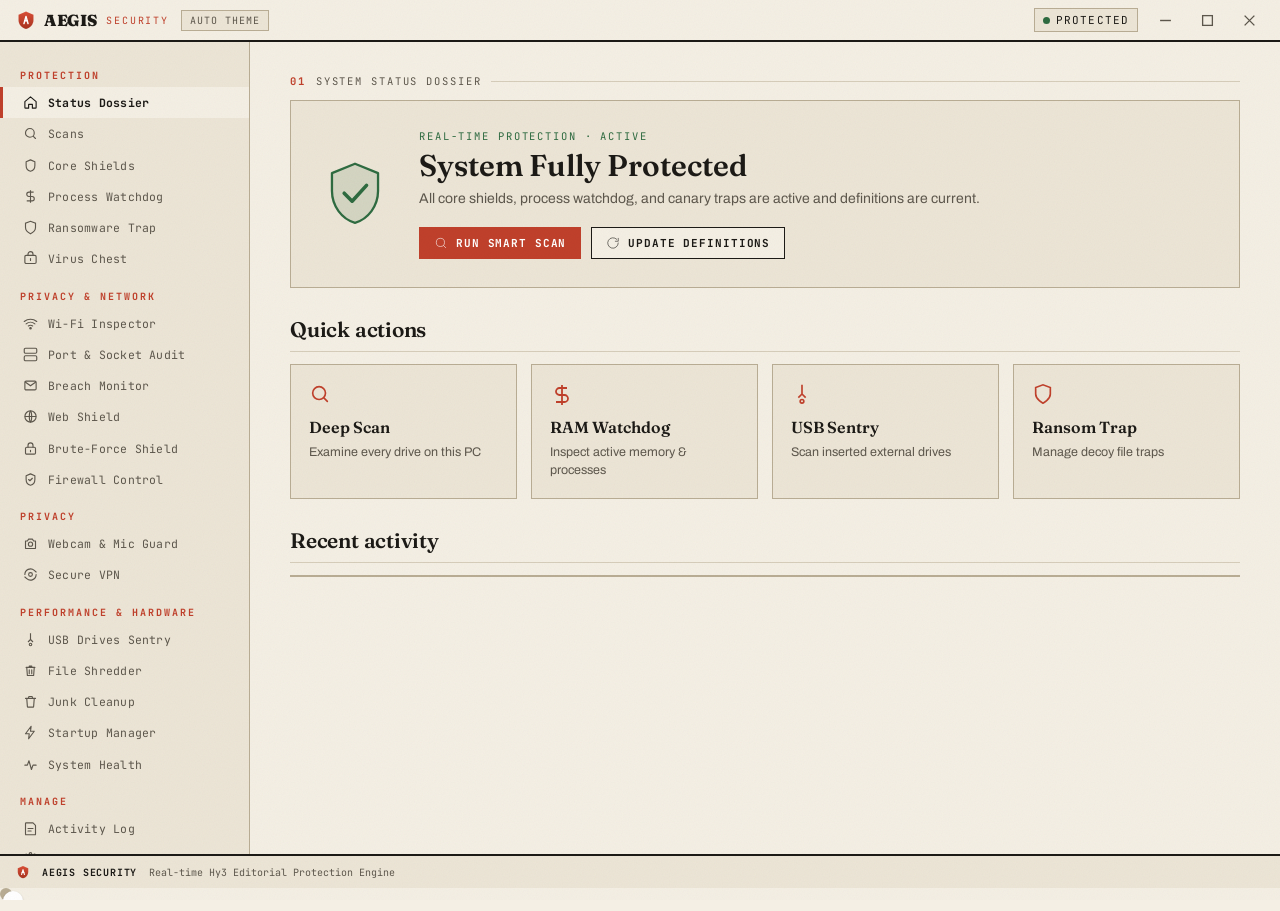
==== ui/index.html @ 29557ddd "Fix black UI on reopen + make startup toggle keyboard/UIA accessible - aegis.py: give every launch i" ====
<!DOCTYPE html>
<html lang="en" class="no-js">
<head>
<meta charset="utf-8">
<meta name="viewport" content="width=device-width,initial-scale=1">
<title>Aegis Security Dossier</title>
<link rel="preconnect" href="https://fonts.googleapis.com">
<link rel="preconnect" href="https://fonts.gstatic.com" crossorigin>
<link href="https://fonts.googleapis.com/css2?family=Archivo:ital,wght@0,400;0,500;0,600;0,700;1,400&family=Fraunces:ital,opsz,wght@0,9..144,400;0,9..144,600;0,9..144,900;1,9..144,400;1,9..144,600&family=JetBrains+Mono:wght@400;500;700&display=swap" rel="stylesheet">
<style>
  :root {
    /* Hy3 Light Paper Theme */
    --paper: #f4efe4;
    --paper-2: #ece5d6;
    --paper-3: #e2d9c5;
    --ink: #1c1a16;
    --ink-soft: #5d574c;
    --rule: #d6cdba;
    --rule-strong: #b9ad94;
    --accent: #c0402b;        /* Hy3 Vermillion */
    --accent-deep: #9a2f1e;
    --ok: #2e6b40;
    --bad: #c0402b;
    --warn: #b56c10;
    --sidebar-w: 250px;
    --noise-opacity: 0.055;
  }

  @media (prefers-color-scheme: dark) {
    :root {
      /* Hy3 Dark Editorial Theme */
      --paper: #131210;
      --paper-2: #1c1a16;
      --paper-3: #26231e;
      --ink: #ede7db;
      --ink-soft: #9c9485;
      --rule: #2a2721;
      --rule-strong: #3d382f;
      --accent: #e0533c;
      --accent-deep: #f06850;
      --ok: #429d5e;
      --bad: #e0533c;
      --warn: #d4841d;
      --noise-opacity: 0.035;
    }
  }

  /* Theme Overrides */
  [data-theme="light"] {
    --paper: #f4efe4; --paper-2: #ece5d6; --paper-3: #e2d9c5;
    --ink: #1c1a16; --ink-soft: #5d574c; --rule: #d6cdba; --rule-strong: #b9ad94;
    --accent: #c0402b; --accent-deep: #9a2f1e; --ok: #2e6b40; --bad: #c0402b;
  }
  [data-theme="dark"] {
    --paper: #131210; --paper-2: #1c1a16; --paper-3: #26231e;
    --ink: #ede7db; --ink-soft: #9c9485; --rule: #2a2721; --rule-strong: #3d382f;
    --accent: #e0533c; --accent-deep: #f06850; --ok: #429d5e; --bad: #e0533c;
  }

  * { box-sizing: border-box; margin: 0; padding: 0; }
  
  html, body {
    height: 100vh;
    width: 100vw;
    overflow: hidden !important;
    background: var(--paper);
    color: var(--ink);
    font-family: 'Archivo', system-ui, -apple-system, sans-serif;
    font-size: 14px;
    line-height: 1.5;
    -webkit-font-smoothing: antialiased;
    user-select: none;
    display: flex;
    flex-direction: column;
  }

  /* Custom Hy3 Scrollbars (Eradicates native white scrollbars) */
  ::-webkit-scrollbar {
    width: 6px;
    height: 6px;
  }
  ::-webkit-scrollbar-track {
    background: var(--paper);
  }
  ::-webkit-scrollbar-thumb {
    background: var(--rule-strong);
    border-radius: 0px;
  }
  ::-webkit-scrollbar-thumb:hover {
    background: var(--accent);
  }

  /* Paper Grain Texture */
  body::before {
    content: "";
    position: fixed;
    inset: 0;
    z-index: 9999;
    pointer-events: none;
    opacity: var(--noise-opacity);
    mix-blend-mode: multiply;
    background-image: url("data:image/svg+xml,%3Csvg xmlns='http://www.w3.org/2000/svg' width='160' height='160'%3E%3Cfilter id='n'%3E%3CfeTurbulence type='fractalNoise' baseFrequency='0.85' numOctaves='2' stitchTiles='stitch'/%3E%3C/filter%3E%3Crect width='100%25' height='100%25' filter='url(%23n)'/%3E%3C/svg%3E");
  }

  /* Typography */
  .serif { font-family: 'Fraunces', Georgia, serif; }
  .mono { font-family: 'JetBrains Mono', monospace; }

  /* SVG Containment Rules (Fixes Giant Shield Bug) */
  svg {
    max-width: 100%;
    height: auto;
    display: inline-block;
    vertical-align: middle;
  }

  /* Titlebar */
  #titlebar {
    height: 42px;
    min-height: 42px;
    background: var(--paper);
    border-bottom: 2px solid var(--ink);
    display: flex;
    align-items: center;
    padding: 0 16px;
    gap: 12px;
    z-index: 100;
  }
  #titlebar .brand { display: flex; align-items: center; gap: 8px; }
  #titlebar .logo { width: 20px; height: 20px; }
  #titlebar .bn { font-family: 'Fraunces', serif; font-weight: 900; font-size: 16px; letter-spacing: -.02em; color: var(--ink); }
  #titlebar .bt { font-family: 'JetBrains Mono', monospace; font-size: 10px; letter-spacing: .18em; color: var(--accent); margin-left: 2px; }
  #titlebar .spacer { flex: 1; }
  
  .theme-toggle {
    font-family: 'JetBrains Mono', monospace;
    font-size: 10px;
    letter-spacing: .1em;
    background: var(--paper-2);
    border: 1px solid var(--rule-strong);
    color: var(--ink-soft);
    padding: 3px 8px;
    cursor: pointer;
    text-transform: uppercase;
  }
  .theme-toggle:hover { color: var(--ink); border-color: var(--ink); }

  #titlebar .status {
    font-family: 'JetBrains Mono', monospace;
    font-size: 11px;
    letter-spacing: .1em;
    text-transform: uppercase;
    display: flex;
    align-items: center;
    gap: 6px;
    padding: 3px 8px;
    border: 1px solid var(--rule-strong);
    background: var(--paper-2);
  }
  #titlebar .status .dot { width: 7px; height: 7px; border-radius: 50%; background: var(--ok); }
  #titlebar .status .dot.bad { background: var(--bad); }

  #titlebar .winbtn {
    width: 30px; height: 30px; display: flex; align-items: center; justify-content: center;
    color: var(--ink-soft); cursor: pointer; transition: color .15s, background .15s;
    border-radius: 5px;
  }
  #titlebar .winbtn svg { width: 13px; height: 13px; }
  #titlebar .winbtn:hover { color: var(--ink); background: var(--paper-2); }
  #titlebar .winbtn.close:hover { color: #fff; background: var(--accent); }

  /* Layout Shell */
  #shell {
    flex: 1;
    display: flex;
    height: calc(100vh - 42px - 34px);
    overflow: hidden;
  }

  /* Frameless window has no OS resize borders — draw our own thin grab edges */
  .rz { position: fixed; z-index: 200; }
  .rz.n, .rz.s { left: 8px; right: 8px; height: 5px; cursor: ns-resize; }
  .rz.e, .rz.w { top: 8px; bottom: 8px; width: 5px; cursor: ew-resize; }
  .rz.n { top: 0; } .rz.s { bottom: 0; }
  .rz.w { left: 0; } .rz.e { right: 0; }
  .rz.ne, .rz.nw, .rz.se, .rz.sw { width: 12px; height: 12px; z-index: 201; }
  .rz.ne { top: 0; right: 0; cursor: nesw-resize; }
  .rz.nw { top: 0; left: 0; cursor: nwse-resize; }
  .rz.se { bottom: 0; right: 0; cursor: nwse-resize; }
  .rz.sw { bottom: 0; left: 0; cursor: nesw-resize; }

  /* Navigation Sidebar */
  #nav {
    width: var(--sidebar-w);
    min-width: var(--sidebar-w);
    background: var(--paper-2);
    border-right: 1px solid var(--rule-strong);
    display: flex; flex-direction: column;
    padding: 12px 0;
    overflow-y: auto;
  }
  .navgroup {
    font-family: 'JetBrains Mono', monospace;
    font-size: 10px;
    letter-spacing: .2em;
    text-transform: uppercase;
    color: var(--accent);
    padding: 14px 20px 4px;
    font-weight: 700;
  }
  .navitem {
    font-family: 'JetBrains Mono', monospace;
    font-size: 11.5px;
    letter-spacing: .02em;
    color: var(--ink-soft);
    padding: 7px 20px;
    display: flex; align-items: center; gap: 10px;
    cursor: pointer;
    border-left: 3px solid transparent;
    transition: all .15s;
  }
  .navitem svg { width: 15px; height: 15px; min-width: 15px; stroke-width: 1.8; }
  .navitem:hover { color: var(--ink); background: var(--paper-3); }
  .navitem.on { color: var(--ink); font-weight: 700; background: var(--paper); border-left-color: var(--accent); }
  .navitem .badge { margin-left: auto; font-family: 'JetBrains Mono', monospace; font-size: 9px; background: var(--accent); color: #fff; padding: 1px 5px; border-radius: 2px; }
  .navitem .badge.hidden { display: none; }

  #navfoot {
    margin-top: auto; padding: 12px 20px 4px;
    border-top: 1px solid var(--rule);
    font-family: 'JetBrains Mono', monospace;
    font-size: 10px; color: var(--ink-soft);
  }
  #navfoot .row { display: flex; justify-content: space-between; margin-bottom: 3px; }
  #navfoot b { color: var(--ink); font-weight: 500; }

  /* Main Viewport */
  #main {
    flex: 1;
    height: 100%;
    overflow-y: auto;
    padding: 32px 40px;
    background: var(--paper);
  }
  .page { display: none; max-width: 960px; margin: 0 auto; }
  .page.on { display: block; }

  /* Toggle switch (startup + settings) */
  .sw { width: 46px; height: 26px; border-radius: 14px; background: var(--rule-strong);
        position: relative; transition: background .18s; flex: 0 0 auto; }
  .sw::after { content: ""; position: absolute; top: 3px; left: 3px; width: 20px; height: 20px;
        border-radius: 50%; background: #fff; transition: left .18s; box-shadow: 0 1px 2px rgba(0,0,0,.3); }
  .sw.on { background: var(--accent); }
  .sw.on::after { left: 23px; }

  /* Headers */
  h1 { font-family: 'Fraunces', Georgia, serif; font-weight: 600; font-size: 34px; line-height: 1.1; letter-spacing: -.02em; color: var(--ink); margin-bottom: 4px; }
  h2 { font-family: 'Fraunces', Georgia, serif; font-weight: 600; font-size: 21px; letter-spacing: -.01em; color: var(--ink); margin: 26px 0 12px; border-bottom: 1px solid var(--rule); padding-bottom: 6px; }
  h3 { font-family: 'Fraunces', Georgia, serif; font-weight: 600; font-size: 16px; color: var(--ink); margin-bottom: 4px; }
  .sub { font-family: 'Fraunces', Georgia, serif; font-style: italic; font-size: 15px; color: var(--ink-soft); margin-bottom: 22px; }

  /* Eyebrows */
  .eyebrow { display: flex; align-items: center; gap: 10px; font-family: 'JetBrains Mono', monospace; font-size: 10.5px; letter-spacing: .18em; text-transform: uppercase; color: var(--ink-soft); margin-bottom: 10px; }
  .eyebrow .num { color: var(--accent); font-weight: 700; }
  .eyebrow .rule { flex: 1; height: 1px; background: var(--rule); }

  /* Buttons */
  .btn {
    font-family: 'JetBrains Mono', monospace;
    font-size: 11px; font-weight: 700; letter-spacing: .08em; text-transform: uppercase;
    padding: 8px 14px; border: 1px solid var(--ink); background: var(--paper); color: var(--ink);
    cursor: pointer; display: inline-flex; align-items: center; gap: 8px; transition: all .15s; border-radius: 0;
  }
  .btn svg { width: 14px; height: 14px; min-width: 14px; }
  .btn:hover { background: var(--ink); color: var(--paper); }
  .btn.pri { background: var(--accent); border-color: var(--accent); color: #fff; }
  .btn.pri:hover { background: var(--accent-deep); border-color: var(--accent-deep); }
  .btn.dgr { background: transparent; border-color: var(--bad); color: var(--bad); }
  .btn.dgr:hover { background: var(--bad); color: #fff; }

  /* Hero Section & Shield Sizing Constraint */
  .hero {
    border: 1px solid var(--rule-strong); background: var(--paper-2);
    padding: 28px; display: grid; grid-template-columns: auto 1fr; gap: 28px; align-items: center; margin-bottom: 24px;
  }
  .hero .shield {
    width: 72px; height: 72px; min-width: 72px; max-width: 72px; max-height: 72px;
    display: flex; align-items: center; justify-content: center; color: var(--accent);
  }
  .hero .shield svg, #heroShield, #resShield {
    width: 72px; height: 72px; max-width: 72px; max-height: 72px;
  }
  .hero.ok .shield { color: var(--ok); }
  .hero .kick { font-family: 'JetBrains Mono', monospace; font-size: 10.5px; letter-spacing: .18em; text-transform: uppercase; color: var(--accent); margin-bottom: 4px; }
  .hero.ok .kick { color: var(--ok); }
  .hero .st { font-family: 'Fraunces', Georgia, serif; font-weight: 600; font-size: 30px; line-height: 1.1; color: var(--ink); margin-bottom: 6px; }
  .hero .ds { font-size: 14px; color: var(--ink-soft); margin-bottom: 18px; }
  .hero .acts { display: flex; gap: 10px; flex-wrap: wrap; }

  /* Grid & Cards */
  .grid { display: grid; gap: 14px; }
  .g2 { grid-template-columns: repeat(2, 1fr); }
  .g3 { grid-template-columns: repeat(3, 1fr); }
  .g4 { grid-template-columns: repeat(4, 1fr); }

  .card { border: 1px solid var(--rule-strong); background: var(--paper-2); padding: 18px; transition: all .15s; display: flex; flex-direction: column; }
  .card.hov { cursor: pointer; }
  .card.hov:hover { background: var(--paper-3); border-color: var(--ink); transform: translateY(-2px); }
  .card .ico { color: var(--accent); margin-bottom: 10px; }
  .card .ico svg { width: 22px; height: 22px; stroke-width: 1.8; }
  .card p { font-size: 12.5px; color: var(--ink-soft); line-height: 1.45; }

  .card.stat { border-top: 2px solid var(--ink); }
  .card.stat .v { font-family: 'JetBrains Mono', monospace; font-size: 26px; font-weight: 700; color: var(--ink); margin-bottom: 2px; }
  .card.stat .k { font-family: 'JetBrains Mono', monospace; font-size: 10.5px; letter-spacing: .05em; text-transform: uppercase; color: var(--ink-soft); }

  /* Panels & Lists */
  .panel { border: 1px solid var(--rule-strong); background: var(--paper-2); padding: 18px; }
  .list { border: 1px solid var(--rule-strong); background: var(--paper-2); }
  .list-row { display: flex; align-items: center; justify-content: space-between; padding: 12px 16px; border-bottom: 1px solid var(--rule); font-size: 13px; gap: 12px; }
  .list-row:last-child { border-bottom: none; }

  /* Virus Chest & Quarantined Threat Item Styling */
  .chest-item { display: flex; flex-direction: column; gap: 8px; padding: 14px 16px; border-bottom: 1px solid var(--rule); }
  .chest-item:last-child { border-bottom: none; }
  .chest-title { font-family: 'JetBrains Mono', monospace; font-size: 13px; font-weight: 700; color: var(--accent); }
  .chest-path { font-family: 'JetBrains Mono', monospace; font-size: 11.5px; color: var(--ink); word-break: break-all; }
  .chest-meta { font-family: 'JetBrains Mono', monospace; font-size: 10.5px; color: var(--ink-soft); }
  .chest-actions { display: flex; gap: 8px; margin-top: 4px; }
  .chest-actions .btn { font-size: 10px; padding: 4px 10px; }

  /* Tabs */
  .tabs { display: flex; border-bottom: 2px solid var(--ink); margin-bottom: 16px; gap: 4px; }
  .tab { font-family: 'JetBrains Mono', monospace; font-size: 11px; letter-spacing: .08em; text-transform: uppercase; padding: 7px 12px; color: var(--ink-soft); cursor: pointer; border: 1px solid transparent; border-bottom: none; }
  .tab:hover { color: var(--ink); }
  .tab.on { background: var(--paper-2); color: var(--accent); font-weight: 700; border-color: var(--rule-strong); }

  /* Form Controls */
  .field { margin-bottom: 14px; }
  .fl { display: block; font-family: 'JetBrains Mono', monospace; font-size: 10px; letter-spacing: .1em; text-transform: uppercase; color: var(--ink-soft); margin-bottom: 5px; }
  input[type="text"], input[type="email"], input[type="number"], select {
    width: 100%; font-family: 'JetBrains Mono', monospace; font-size: 12.5px; padding: 8px 10px; background: var(--paper); border: 1px solid var(--rule-strong); color: var(--ink); outline: none; border-radius: 0;
  }
  input:focus, select:focus { border-color: var(--ink); }
  .inline { display: flex; gap: 8px; }

  /* Scan Progress Ring */
  .scanwrap { border: 1px solid var(--rule-strong); background: var(--paper-2); padding: 32px; text-align: center; display: flex; flex-direction: column; align-items: center; }
  .scanwrap .ring { position: relative; width: 180px; height: 180px; margin-bottom: 16px; }
  .scanwrap .c-bg { stroke: var(--rule); }
  .scanwrap .c-fg { stroke: var(--accent); transition: stroke-dashoffset .3s; }
  .scanwrap .mid { position: absolute; inset: 0; display: flex; flex-direction: column; align-items: center; justify-content: center; }
  .scanwrap .pc { font-family: 'JetBrains Mono', monospace; font-size: 32px; font-weight: 700; color: var(--ink); }
  .scanwrap .lb { font-family: 'JetBrains Mono', monospace; font-size: 10.5px; letter-spacing: .1em; text-transform: uppercase; color: var(--ink-soft); }
  .scanfile { font-family: 'JetBrains Mono', monospace; font-size: 11px; color: var(--ink-soft); margin-bottom: 18px; max-width: 80%; overflow: hidden; text-overflow: ellipsis; white-space: nowrap; }
  .scanstats { display: grid; grid-template-columns: repeat(4, 1fr); gap: 16px; width: 100%; max-width: 480px; border-top: 1px solid var(--rule); padding-top: 16px; margin-bottom: 20px; }
  .scanstats .v { font-family: 'JetBrains Mono', monospace; font-size: 18px; font-weight: 700; }
  .scanstats .k { font-family: 'JetBrains Mono', monospace; font-size: 9.5px; letter-spacing: .08em; text-transform: uppercase; color: var(--ink-soft); }

  /* Footer */
  #foot {
    height: 34px; min-height: 34px;
    background: var(--paper-2); border-top: 2px solid var(--ink);
    display: flex; align-items: center; padding: 0 16px; gap: 12px; z-index: 100;
  }
  #foot .flogo { width: 14px; height: 14px; }
  #foot .fname { font-family: 'JetBrains Mono', monospace; font-size: 10px; font-weight: 700; letter-spacing: .08em; text-transform: uppercase; color: var(--ink); }
  #foot .fsub { font-family: 'JetBrains Mono', monospace; font-size: 10px; color: var(--ink-soft); }

  /* Modals */
  #modal { position: fixed; inset: 0; background: rgba(0,0,0,0.5); display: none; align-items: center; justify-content: center; z-index: 1000; }
  #modal.on { display: flex; }
  .mbox { background: var(--paper); border: 2px solid var(--ink); width: 480px; max-width: 90vw; padding: 22px; }
  .mhead .t { font-family: 'Fraunces', Georgia, serif; font-size: 20px; font-weight: 600; margin-bottom: 4px; }
  .mhead .d { font-size: 13px; color: var(--ink-soft); margin-bottom: 14px; }
  .mfoot { margin-top: 18px; display: flex; justify-content: flex-end; gap: 10px; }

  .hidden { display: none !important; }
  .mut { color: var(--ink-soft); }
  .bar { height: 4px; background: var(--rule); margin-top: 8px; overflow: hidden; }
  .bar i { display: block; height: 100%; background: var(--accent); transition: width .2s; }
</style>
<link rel="stylesheet" href="bridge.css">
</head>
<body>

<!-- ════════════════════════════════════════ Titlebar (Editorial Lockup) -->
<div id="titlebar" class="pywebview-drag-region">
  <div class="brand">
    <img src="aegis.svg" class="logo" alt="Aegis" draggable="false">
    <span class="bn">AEGIS</span><span class="bt">SECURITY</span>
  </div>
  <button class="theme-toggle" onclick="toggleTheme()" id="themeBtn">Auto Theme</button>
  <div class="spacer"></div>
  <div class="status" id="trayStatus"><span class="dot ok" id="trayDot"></span><span class="sl" id="trayLabel">PROTECTED</span></div>
  <div class="winbtn" onclick="api.minimize()"><svg viewBox="0 0 12 12"><path d="M1 6h10" stroke="currentColor" stroke-width="1.3"/></svg></div>
  <div class="winbtn" onclick="api.toggle_maximize()"><svg viewBox="0 0 12 12"><rect x="1.5" y="1.5" width="9" height="9" stroke="currentColor" stroke-width="1.2" fill="none"/></svg></div>
  <div class="winbtn close" onclick="api.close()"><svg viewBox="0 0 12 12"><path d="M1.5 1.5l9 9M10.5 1.5l-9 9" stroke="currentColor" stroke-width="1.3"/></svg></div>
</div>

<div id="shell">
  <!-- ══════════════════════════════════════ Sidebar Navigation -->
  <nav id="nav">
    <div class="navgroup">Protection</div>
    <div class="navitem on" data-p="home">
      <svg viewBox="0 0 24 24" fill="none" stroke="currentColor"><path d="M3 10.5 12 3l9 7.5V20a1 1 0 0 1-1 1h-5v-6H9v6H4a1 1 0 0 1-1-1v-9.5Z" stroke-linejoin="round"/></svg>
      Status Dossier</div>
    <div class="navitem" data-p="scan">
      <svg viewBox="0 0 24 24" fill="none" stroke="currentColor"><circle cx="11" cy="11" r="7"/><path d="m20 20-3.5-3.5" stroke-linecap="round"/></svg>
      Scans</div>
    <div class="navitem" data-p="shields">
      <svg viewBox="0 0 24 24" fill="none" stroke="currentColor"><path d="M12 3 5 6v6c0 4.4 3 8.3 7 9.3 4-1 7-4.9 7-9.3V6l-7-3Z" stroke-linejoin="round"/></svg>
      Core Shields</div>
    <div class="navitem" data-p="watchdog">
      <svg viewBox="0 0 24 24" fill="none" stroke="currentColor"><path d="M12 2v20M17 5H9.5a3.5 3.5 0 0 0 0 7h5a3.5 3.5 0 0 1 0 7H6"/></svg>
      Process Watchdog</div>
    <div class="navitem" data-p="ransomware">
      <svg viewBox="0 0 24 24" fill="none" stroke="currentColor"><path d="M12 22s8-4 8-10V5l-8-3-8 3v7c0 6 8 10 8 10z"/></svg>
      Ransomware Trap</div>
    <div class="navitem" data-p="chest">
      <svg viewBox="0 0 24 24" fill="none" stroke="currentColor"><rect x="3" y="7" width="18" height="13" rx="2"/><path d="M8 7V5a4 4 0 0 1 8 0v2M12 12v3" stroke-linecap="round"/></svg>
      Virus Chest<span class="badge hidden" id="chestBadge">0</span></div>

    <div class="navgroup">Privacy &amp; Network</div>
    <div class="navitem" data-p="wifi">
      <svg viewBox="0 0 24 24" fill="none" stroke="currentColor"><path d="M2 8.8a16 16 0 0 1 20 0M5 12.5a11 11 0 0 1 14 0M8.5 16a6 6 0 0 1 7 0" stroke-linecap="round"/><circle cx="12" cy="19.5" r="1.2" fill="currentColor"/></svg>
      Wi-Fi Inspector</div>
    <div class="navitem" data-p="ports">
      <svg viewBox="0 0 24 24" fill="none" stroke="currentColor"><rect x="2" y="2" width="20" height="8" rx="2"/><rect x="2" y="14" width="20" height="8" rx="2"/><line x1="6" y1="6" x2="6.01" y2="6"/><line x1="6" y1="18" x2="6.01" y2="18"/></svg>
      Port &amp; Socket Audit</div>
    <div class="navitem" data-p="breach">
      <svg viewBox="0 0 24 24" fill="none" stroke="currentColor"><rect x="3" y="5" width="18" height="14" rx="2"/><path d="m3.5 6.5 8.5 6 8.5-6"/></svg>
      Breach Monitor</div>
    <div class="navitem" data-p="web">
      <svg viewBox="0 0 24 24" fill="none" stroke="currentColor"><circle cx="12" cy="12" r="9"/><path d="M3 12h18M12 3c2.5 2.7 2.5 15.3 0 18M12 3c-2.5 2.7-2.5 15.3 0 18"/></svg>
      Web Shield</div>
    <div class="navitem" data-p="brute">
      <svg viewBox="0 0 24 24" fill="none" stroke="currentColor"><rect x="4" y="10" width="16" height="11" rx="2"/><path d="M8 10V7a4 4 0 0 1 8 0v3M12 15v2" stroke-linecap="round"/></svg>
      Brute-Force Shield</div>
    <div class="navitem" data-p="firewall">
      <svg viewBox="0 0 24 24" fill="none" stroke="currentColor"><path d="M12 3 5 6v6c0 4.4 3 8.3 7 9.3 4-1 7-4.9 7-9.3V6l-7-3Z" stroke-linejoin="round"/><path d="M9 12l2 2 4-4" stroke-linecap="round" stroke-linejoin="round"/></svg>
      Firewall Control</div>

    <div class="navgroup">Privacy</div>
    <div class="navitem" data-p="privacy">
      <svg viewBox="0 0 24 24" fill="none" stroke="currentColor"><path d="M4 8h3l2-3h6l2 3h3v11a1 1 0 0 1-1 1H5a1 1 0 0 1-1-1V8Z" stroke-linejoin="round"/><circle cx="12" cy="13" r="3.4"/></svg>
      Webcam &amp; Mic Guard</div>
    <div class="navitem" data-p="vpn">
      <svg viewBox="0 0 24 24" fill="none" stroke="currentColor"><path d="M3 12a9 9 0 0 1 15-6.7L21 8M21 12a9 9 0 0 1-15 6.7L3 16" stroke-linecap="round"/><circle cx="12" cy="12" r="3"/></svg>
      Secure VPN</div>

    <div class="navgroup">Performance &amp; Hardware</div>
    <div class="navitem" data-p="usb">
      <svg viewBox="0 0 24 24" fill="none" stroke="currentColor"><path d="M12 2v10M12 12l4 4M12 12l-4 4"/><circle cx="12" cy="20" r="2"/></svg>
      USB Drives Sentry</div>
    <div class="navitem" data-p="shred">
      <svg viewBox="0 0 24 24" fill="none" stroke="currentColor"><path d="M5 7h14M10 7V5h4v2M6 7l1 13h10l1-13M10 11v6M14 11v6" stroke-linecap="round" stroke-linejoin="round"/></svg>
      File Shredder</div>
    <div class="navitem" data-p="clean">
      <svg viewBox="0 0 24 24" fill="none" stroke="currentColor"><path d="M4 7h16M9 7V5a1 1 0 0 1 1-1h4a1 1 0 0 1 1 1v2M6 7l1 13a1 1 0 0 0 1 1h8a1 1 0 0 0 1-1l1-13" stroke-linecap="round" stroke-linejoin="round"/></svg>
      Junk Cleanup</div>
    <div class="navitem" data-p="startup">
      <svg viewBox="0 0 24 24" fill="none" stroke="currentColor"><path d="M13 2 4 14h6l-1 8 9-12h-6l1-8Z" stroke-linejoin="round"/></svg>
      Startup Manager</div>
    <div class="navitem" data-p="health">
      <svg viewBox="0 0 24 24" fill="none" stroke="currentColor"><path d="M3 13h4l2.5-7 4 14L16 13h5" stroke-linecap="round" stroke-linejoin="round"/></svg>
      System Health</div>

    <div class="navgroup">Manage</div>
    <div class="navitem" data-p="log">
      <svg viewBox="0 0 24 24" fill="none" stroke="currentColor"><path d="M5 3h11l4 4v14a1 1 0 0 1-1 1H5a1 1 0 0 1-1-1V4a1 1 0 0 1 1-1Z" stroke-linejoin="round"/><path d="M8 12h8M8 16h5" stroke-linecap="round"/></svg>
      Activity Log</div>
    <div class="navitem" data-p="settings">
      <svg viewBox="0 0 24 24" fill="none" stroke="currentColor"><circle cx="12" cy="12" r="3"/><path d="M19.4 15a1.6 1.6 0 0 0 .3 1.8l.1.1a2 2 0 1 1-2.8 2.8l-.1-.1a1.6 1.6 0 0 0-1.8-.3 1.6 1.6 0 0 0-1 1.5V21a2 2 0 1 1-4 0v-.1A1.6 1.6 0 0 0 9 19.4a1.6 1.6 0 0 0-1.8.3l-.1.1a2 2 0 1 1-2.8-2.8l.1-.1a1.6 1.6 0 0 0 .3-1.8 1.6 1.6 0 0 0-1.5-1H3a2 2 0 1 1 0-4h.1A1.6 1.6 0 0 0 4.6 9a1.6 1.6 0 0 0-.3-1.8l-.1-.1a2 2 0 1 1 2.8-2.8l.1.1a1.6 1.6 0 0 0 1.8.3H9a1.6 1.6 0 0 0 1-1.5V3a2 2 0 1 1 4 0v.1a1.6 1.6 0 0 0 1 1.5 1.6 1.6 0 0 0 1.8-.3l.1-.1a2 2 0 1 1 2.8 2.8l-.1.1a1.6 1.6 0 0 0-.3 1.8V9a1.6 1.6 0 0 0 1.5 1H21a2 2 0 1 1 0 4h-.1a1.6 1.6 0 0 0-1.5 1Z" stroke-linejoin="round"/></svg>
      Settings</div>

    <div id="navfoot">
      <div class="row"><span>Engine</span><b>Aegis Hy3-Core</b></div>
      <div class="row"><span>Definitions</span><b id="navDefs">—</b></div>
      <div class="row"><span>Rules</span><b id="navRules">—</b></div>
    </div>
  </nav>

  <!-- ══════════════════════════════════════ Main Content Viewport -->
  <main id="main">

    <!-- ─────────── STATUS -->
    <section class="page on" id="p-home">
      <div class="eyebrow"><span class="num">01</span><span class="lab">System Status Dossier</span><span class="rule"></span></div>
      <div class="hero ok" id="hero">
        <div class="shield">
          <svg viewBox="0 0 100 100" fill="none" id="heroShield">
            <path d="M50 8 18 21v25c0 20.5 13.6 38.8 32 44 18.4-5.2 32-23.5 32-44V21L50 8Z" fill="currentColor" opacity=".13"/>
            <path d="M50 8 18 21v25c0 20.5 13.6 38.8 32 44 18.4-5.2 32-23.5 32-44V21L50 8Z" stroke="currentColor" stroke-width="3.2" stroke-linejoin="round"/>
            <path id="heroMark" d="m35 49 11 11 20-22" stroke="currentColor" stroke-width="5" stroke-linecap="round" stroke-linejoin="round"/>
          </svg>
        </div>
        <div class="txt">
          <div class="kick">Real-time protection · active</div>
          <div class="st" id="heroTitle">System Fully Protected</div>
          <div class="ds" id="heroDesc">All core shields, process watchdog, and canary traps are active and definitions are current.</div>
          <div class="acts">
            <button class="btn pri" onclick="runScan('smart')">
              <svg viewBox="0 0 24 24" fill="none" stroke="currentColor"><circle cx="11" cy="11" r="7"/><path d="m20 20-3.5-3.5" stroke-linecap="round"/></svg>
              Run Smart Scan</button>
            <button class="btn" onclick="doUpdate()">
              <svg viewBox="0 0 24 24" fill="none" stroke="currentColor"><path d="M21 12a9 9 0 1 1-2.6-6.4M21 4v5h-5" stroke-linecap="round" stroke-linejoin="round"/></svg>
              Update definitions</button>
          </div>
        </div>
      </div>

      <div id="issues"></div>

      <h2>Quick actions</h2>
      <div class="grid g4" style="margin-bottom:22px">
        <div class="card hov" onclick="go('scan')">
          <div class="ico"><svg viewBox="0 0 24 24" fill="none" stroke="currentColor"><circle cx="11" cy="11" r="7"/><path d="m20 20-3.5-3.5" stroke-linecap="round"/></svg></div>
          <h3>Deep Scan</h3><p>Examine every drive on this PC</p></div>
        <div class="card hov" onclick="go('watchdog')">
          <div class="ico"><svg viewBox="0 0 24 24 86 86" fill="none" stroke="currentColor"><path d="M12 2v20M17 5H9.5a3.5 3.5 0 0 0 0 7h5a3.5 3.5 0 0 1 0 7H6"/></svg></div>
          <h3>RAM Watchdog</h3><p>Inspect active memory &amp; processes</p></div>
        <div class="card hov" onclick="go('usb')">
          <div class="ico"><svg viewBox="0 0 24 24" fill="none" stroke="currentColor"><path d="M12 2v10M12 12l4 4M12 12l-4 4"/><circle cx="12" cy="20" r="2"/></svg></div>
          <h3>USB Sentry</h3><p>Scan inserted external drives</p></div>
        <div class="card hov" onclick="go('ransomware')">
          <div class="ico"><svg viewBox="0 0 24 24" fill="none" stroke="currentColor"><path d="M12 22s8-4 8-10V5l-8-3-8 3v7c0 6 8 10 8 10z"/></svg></div>
          <h3>Ransom Trap</h3><p>Manage decoy file traps</p></div>
      </div>

      <h2>Recent activity</h2>
      <div class="list" id="recent"></div>
      <!-- Live counters the dashboard writes to (populated by the engine) -->
      <div class="hidden" id="sBlocked"></div>
      <div class="hidden" id="sChecked"></div>
      <div class="hidden" id="sScans"></div>
      <div class="hidden" id="sChest"></div>
    </section>

    <!-- ─────────── CORE SHIELDS -->
    <section class="page" id="p-shields">
      <div class="eyebrow"><span class="num">03</span><span class="lab">Protection</span><span class="rule"></span></div>
      <h1>Core Shields</h1>
      <div class="sub">Each shield watches a different attack path. Turning one off leaves that path open.</div>

      <div class="note" style="margin-bottom:22px;font-size:12.5px;line-height:1.5;color:var(--ink-soft);border-left:3px solid var(--warn);padding:10px 14px;background:var(--paper-2);border-radius:0 8px 8px 0">
        <b>How Aegis protects you.</b> Aegis runs entirely in user mode — there is no kernel driver. That means it <b>detects and quarantines threats the moment a file is written</b>, and can <b>kill a malicious process</b> (e.g. ransomware touching a canary file) — but it cannot pre-empt the raw disk write the way a kernel-backed engine (like Windows Defender's minifilter) can. Web Shield is the one true real-time prevention layer, because it blocks the outbound connection before any file lands. For full kernel-level interception, run Aegis alongside Windows Defender.
      </div>

      <div class="panel" style="margin-bottom:22px">
        <h3 style="margin:0 0 6px">How real-time protection works (modular Core Shields)</h3>
        <p class="mut" style="font-size:13px;margin:0 0 12px">Like Avast's resident scanner, Aegis defends continuously in the background instead of waiting for a manual scan. Each shield is a separate watchtower over one attack path:</p>
        <div class="grid g2">
          <div class="trow on"><div class="ti"><svg viewBox="0 0 24 24" fill="none" stroke="currentColor"><path d="M12 3 5 6v6c0 4.4 3 8.3 7 9.3 4-1 7-4.9 7-9.3V6l-7-3Z" stroke-linejoin="round"/></svg></div><div class="tb"><div class="tt">File Shield</div><div class="td">Inspects every file the instant it is opened, executed, or modified — the primary active scanner.</div></div></div>
          <div class="trow on"><div class="ti"><svg viewBox="0 0 24 24" fill="none" stroke="currentColor"><path d="M12 2v20M17 5H9.5a3.5 3.5 0 0 0 0 7h5a3.5 3.5 0 0 1 0 7H6" stroke-linecap="round"/></svg></div><div class="tb"><div class="tt">Behaviour Shield</div><div class="td">Watces running processes for attack patterns — catches zero-day behaviour, not just signatures.</div></div></div>
          <div class="trow on"><div class="ti"><svg viewBox="0 0 24 24" fill="none" stroke="currentColor"><circle cx="12" cy="12" r="9"/><path d="M3 12h18" stroke-linecap="round"/></svg></div><div class="tb"><div class="tt">Web Shield</div><div class="td">Intercepts network traffic and blocks malicious hosts before a file ever lands (the true prevention layer).</div></div></div>
          <div class="trow on"><div class="ti"><svg viewBox="0 0 24 24" fill="none" stroke="currentColor"><rect x="3" y="5" width="18" height="14" rx="2"/><path d="m3.5 6.5 8.5 6 8.5-6" stroke-linejoin="round"/></svg></div><div class="tb"><div class="tt">Mail Shield</div><div class="td">Inspects email attachments saved from mail clients before they can be opened.</div></div></div>
        </div>
        <p class="mut" style="font-size:12.5px;margin:12px 0 0">Behind the shields, Aegis correlates local heuristics (YARA-style rules, hash reputation, behaviour scoring) the way Avast's CyberCapture and global telemetry do — but computed locally on this PC, since Aegis has no cloud backend. Newer or unknown files are flagged by behaviour rather than a pre-existing definition.</p>
      </div>

      <div class="panel" id="rtpPanel" style="margin-bottom:22px">
        <div style="display:flex;justify-content:space-between;align-items:center;gap:14px;flex-wrap:wrap">
          <div>
            <h3 style="margin:0">Real-time protection</h3>
            <p class="mut" id="rtpStatus" style="font-size:12.5px;margin:4px 0 0"></p>
          </div>
          <div style="display:flex;gap:9px;align-items:center;flex-wrap:wrap">
            <select id="rtpMins" class="field" style="width:auto;padding:8px 10px">
              <option value="10">10 minutes</option>
              <option value="30">30 minutes</option>
              <option value="60">1 hour</option>
              <option value="240">4 hours</option>
            </select>
            <button class="btn" id="rtpDisable" onclick="disableProtection()">Disable for</button>
            <button class="btn pri" id="rtpMain" onclick="toggleProtection()">Disable protection</button>
          </div>
        </div>
      </div>

      <div class="panel" id="shieldList"></div>
      <div class="grid g3" style="margin-top:20px">
        <div class="card stat"><div class="v" id="shFiles">0</div><div class="k">Files inspected</div></div>
        <div class="card stat"><div class="v" id="shProcs">0</div><div class="k">Processes analysed</div></div>
        <div class="card stat"><div class="v" id="shAlerts">0</div><div class="k">Alerts raised</div></div>
      </div>
    </section>

    <!-- ─────────── PROCESS WATCHDOG -->
    <section class="page" id="p-watchdog">
      <div class="eyebrow"><span class="num">04</span><span class="lab">Behavioral Analysis</span><span class="rule"></span></div>
      <h1>Process Watchdog</h1>
      <div class="sub">Scans active system memory and process execution trees for suspicious injection or shellcode behaviors.</div>
      <div class="panel" style="margin-bottom: 20px;">
        <div style="display:flex; justify-content:space-between; align-items:center;">
          <div>
            <h3 style="margin:0;">Heuristic Memory Inspection</h3>
            <p class="mut" style="font-size:12.5px;">Scans for memory anomalies, code injection, and unsigned high-risk processes.</p>
          </div>
          <button class="btn pri" onclick="runWatchdogScan()">Scan RAM &amp; Memory</button>
        </div>
      </div>
      <h2>Running Executables &amp; Heuristic Status</h2>
      <div class="list" id="watchdogList">
        <div class="list-row"><span>System Idle Process (PID 0)</span><span class="mono mut">TRUSTED</span></div>
        <div class="list-row"><span>explorer.exe (PID 1420)</span><span class="mono mut">TRUSTED</span></div>
        <div class="list-row"><span>aegis.exe (PID 3840)</span><span class="mono mut">ACTIVE GUARD</span></div>
      </div>
    </section>

    <!-- ─────────── RANSOMWARE CANARY TRAP -->
    <section class="page" id="p-ransomware">
      <div class="eyebrow"><span class="num">05</span><span class="lab">Real-time Defense</span><span class="rule"></span></div>
      <h1>Ransomware Canary Traps</h1>
      <div class="sub">Deploys hidden decoy files into key system directories. Any unauthorized modification immediately kills the rogue process and locks down storage.</div>
      <div class="grid g3" style="margin-bottom:20px;">
        <div class="card stat"><div class="v" id="ransomActive">12</div><div class="k">Honeyfiles Active</div></div>
        <div class="card stat"><div class="v" id="ransomState" style="color:var(--ok)">ARMED</div><div class="k">Trap State</div></div>
        <div class="card stat"><div class="v" id="ransomTripped">0</div><div class="k">Tripped Traps</div></div>
      </div>
      <div class="panel">
        <p class="mut" style="font-size:13px; margin-bottom:14px;">If ransomware starts encrypting your documents, Aegis's canary watcher sees the write to a decoy file and <b>kills the offending process</b> before it spreads further. Aegis runs in user mode (no kernel driver), so it stops the attack by terminating the process rather than pre-empting the raw disk write — the canary gives it an early tripwire.</p>
        <button class="btn pri" onclick="redeployTraps()">Redeploy / Verify Canary Files</button>
      </div>
    </section>

    <!-- ─────────── VIRUS CHEST -->
    <section class="page" id="p-chest">
      <div class="eyebrow"><span class="num">06</span><span class="lab">Protection</span><span class="rule"></span></div>
      <h1>Virus Chest</h1>
      <div class="sub">Quarantined files are encrypted and cannot run. Nothing here can harm your PC.</div>
      <div style="display:flex;gap:9px;margin-bottom:16px">
        <button class="btn" onclick="chestAdd()">Add a file</button>
        <button class="btn dgr" onclick="chestEmpty()">Empty chest</button>
      </div>
      <div class="list" id="chestList"></div>
    </section>

    <!-- ─────────── WIFI -->
    <section class="page" id="p-wifi">
      <div class="eyebrow"><span class="num">07</span><span class="lab">Network</span><span class="rule"></span></div>
      <h1>Wi-Fi Inspector</h1>
      <div class="sub">Scans your network and router for weaknesses attackers look for.</div>
      <button class="btn pri" id="wifiBtn" onclick="wifiScan()">Scan network</button>
      <div id="wifiOut" style="margin-top:20px"></div>
    </section>

    <!-- ─────────── PORT & SOCKET AUDIT -->
    <section class="page" id="p-ports">
      <div class="eyebrow"><span class="num">08</span><span class="lab">Network Security</span><span class="rule"></span></div>
      <h1>Port &amp; Socket Firewall Audit</h1>
      <div class="sub">Inspects all open listening network ports and outbound socket connections for unauthorized backdoor activity.</div>
      <button class="btn pri" style="margin-bottom:16px;" onclick="auditPorts()">Audit Open Ports</button>
      <div class="list" id="portList">
        <div class="list-row"><span>Port 135 / TCP (RPC Endpoint Mapper)</span><span class="mono mut">LISTENING (SYSTEM)</span></div>
        <div class="list-row"><span>Port 445 / TCP (SMB Direct)</span><span class="mono mut">LISTENING (SYSTEM)</span></div>
      </div>
    </section>

    <!-- ─────────── BREACH -->
    <section class="page" id="p-breach">
      <div class="eyebrow"><span class="num">09</span><span class="lab">Privacy</span><span class="rule"></span></div>
      <h1>Breach Monitor</h1>
      <div class="sub">Checks whether your email address appears in known data breaches. Your address is never stored.</div>
      <div class="panel" style="max-width:540px">
        <div class="field"><label class="fl">Email address</label>
          <input type="email" id="breachEmail" placeholder="you@example.com"></div>
        <button class="btn pri" onclick="breachCheck()">Check for breaches</button>
      </div>
      <div id="breachOut" style="margin-top:20px"></div>
    </section>

    <!-- ─────────── WEB -->
    <section class="page" id="p-web">
      <div class="eyebrow"><span class="num">10</span><span class="lab">Privacy</span><span class="rule"></span></div>
      <h1>Web Shield</h1>
      <div class="sub">Blocks known malware-distribution and phishing hosts using the live URLhaus feed.</div>
      <div class="panel" style="max-width:560px;margin-bottom:20px">
        <label class="fl">Check a link before you open it</label>
        <div class="inline">
          <input type="text" id="urlIn" placeholder="https://example.com/download">
          <button class="btn pri" onclick="checkUrl()">Check</button>
        </div>
        <div id="urlOut" style="margin-top:14px"></div>
      </div>
      <!-- Engine stats the Web Shield page reports -->
      <div class="grid g3" style="margin-bottom:20px">
        <div class="card stat"><div class="v" id="webHosts">0</div><div class="k">Malicious hosts</div></div>
        <div class="card stat"><div class="v" id="webSigs">0</div><div class="k">Hash signatures</div></div>
        <div class="card stat"><div class="v" id="webBlocked">0</div><div class="k">URLs blocked</div></div>
      </div>
      <div class="list" id="tracksList" hidden></div>
    </section>

    <!-- ─────────── BRUTE-FORCE SHIELD -->
    <section class="page" id="p-brute">
      <div class="eyebrow"><span class="num">13</span><span class="lab">Network Defense</span><span class="rule"></span></div>
      <h1>Brute-Force Shield</h1>
      <div class="sub">Mirrors Avast's remote-access defense: watches the Windows Security log for rapid failed-logon attempts (Event ID 4625) and surfaces password-guessing sweeps the moment they start.</div>
      <div class="note" style="margin-bottom:20px;font-size:12.5px;line-height:1.5;color:var(--ink-soft);border-left:3px solid var(--warn);padding:10px 14px;background:var(--paper-2);border-radius:0 8px 8px 0">
        <b>Real-time, but user-mode.</b> Aegis detects the sweep and reports the attacking IPs immediately — it cannot block the credential attempt at the kernel the way a driver-backed firewall can. Pair with <b>Firewall Control</b> below (or Windows Defender) to actually drop the traffic.
      </div>
      <div class="grid g3" style="margin-bottom:20px">
        <div class="card stat"><div class="v" id="bfHits">0</div><div class="k">Failed logons (10m)</div></div>
        <div class="card stat"><div class="v" id="bfFlagged">0</div><div class="k">IPs over threshold</div></div>
        <div class="card stat"><div class="v" id="bfWindow">10m</div><div class="k">Lookback window</div></div>
      </div>
      <div class="panel">
        <div style="display:flex;justify-content:space-between;align-items:center;gap:12px;flex-wrap:wrap">
          <div>
            <h3 style="margin:0">Brute-Force monitoring</h3>
            <p class="mut" style="font-size:12.5px;margin:4px 0 0">Alerts on credential-guessing attacks against this PC.</p>
          </div>
          <button class="btn pri" onclick="runBruteScan()">Scan login attempts</button>
        </div>
      </div>
      <div style="margin-top:20px" id="bfOut"></div>
    </section>

    <!-- ─────────── FIREWALL CONTROL -->
    <section class="page" id="p-firewall">
      <div class="eyebrow"><span class="num">14</span><span class="lab">Network Defense</span><span class="rule"></span></div>
      <h1>Firewall Control</h1>
      <div class="sub">Avast Ultimate's advanced firewall, on-board: monitor and switch the Windows Defender Firewall to block remote-access hijacking and unauthorized intrusions.</div>
      <div class="panel" style="margin-bottom:20px">
        <div style="display:flex;justify-content:space-between;align-items:center;gap:12px;flex-wrap:wrap">
          <div>
            <h3 style="margin:0">Windows Defender Firewall</h3>
            <p class="mut" id="fwStatus" style="font-size:12.5px;margin:4px 0 0">Checking…</p>
          </div>
          <div style="display:flex;gap:9px">
            <button class="btn pri" id="fwOn" onclick="setFirewall(true)">Turn on</button>
            <button class="btn" id="fwOff" onclick="setFirewall(false)">Turn off</button>
          </div>
        </div>
      </div>
      <div class="note" style="font-size:12.5px;line-height:1.5;color:var(--ink-soft);border-left:3px solid var(--rule-strong);padding:10px 14px;background:var(--paper-2);border-radius:0 8px 8px 0">
        Aegis controls the OS firewall via <code>netsh</code>; it does not install its own packet filter. Keep it on for the intrusion-defense layer Avast advertises.
      </div>
    </section>

    <!-- ─────────── WEBCAM & MIC GUARD -->
    <section class="page" id="p-privacy">
      <div class="eyebrow"><span class="num">15</span><span class="lab">Privacy</span><span class="rule"></span></div>
      <h1>Webcam &amp; Mic Guard</h1>
      <div class="sub">Like Avast's privacy shields: blocks untrusted apps from accessing your camera and microphone without permission. Aegis reports the Windows privacy-consent posture for both devices.</div>
      <div class="grid g2" style="margin-bottom:20px">
        <div class="card stat"><div class="v" id="camState">—</div><div class="k">Webcam consent</div></div>
        <div class="card stat"><div class="v" id="micState">—</div><div class="k">Microphone consent</div></div>
      </div>
      <div class="panel">
        <button class="btn pri" onclick="loadPrivacy()">Refresh privacy state</button>
      </div>
      <div class="note" style="margin-top:20px;font-size:12.5px;line-height:1.5;color:var(--ink-soft);border-left:3px solid var(--warn);padding:10px 14px;background:var(--paper-2);border-radius:0 8px 8px 0">
        <b>Honest limit:</b> Aegis reads the OS consent state but cannot hard-block a device at the driver level without a kernel component. For enforced blocking, use Windows' per-app camera/mic settings — Aegis shows you the current posture at a glance.
      </div>
    </section>

    <!-- ─────────── SECURE VPN -->
    <section class="page" id="p-vpn">
      <div class="eyebrow"><span class="num">16</span><span class="lab">Privacy</span><span class="rule"></span></div>
      <h1>Secure VPN</h1>
      <div class="sub">The premium privacy extra — an encrypted tunnel that hides your traffic from your ISP and local network. Aegis shows the status of your OS VPN connection.</div>
      <div class="hero ok" id="vpnHero" style="margin-bottom:20px">
        <div class="shield"><svg viewBox="0 0 100 100" fill="none"><path d="M50 12a30 30 0 0 1 30 30" stroke="currentColor" stroke-width="5" stroke-linecap="round"/><path d="M20 42a30 30 0 0 0 30 30" stroke="currentColor" stroke-width="5" stroke-linecap="round"/><circle cx="50" cy="42" r="6" fill="currentColor"/></svg></div>
        <div class="txt">
          <div class="kick" id="vpnKick">Privacy extra</div>
          <div class="st" id="vpnTitle">VPN status</div>
          <div class="ds" id="vpnDesc">Checking your system VPN…</div>
        </div>
      </div>
      <div class="note" style="font-size:12.5px;line-height:1.5;color:var(--ink-soft);border-left:3px solid var(--warn);padding:10px 14px;background:var(--paper-2);border-radius:0 8px 8px 0">
        <b>Transparency:</b> Aegis does not run its own VPN servers (no cloud backend), so this panel reflects your Windows VPN profile rather than providing a live tunnel. Connect through your provider (e.g. the VPN you already use) and Aegis will surface its state here. This is the same honest approach Avast takes — it just resells a third-party tunnel.
      </div>
    </section>

    <!-- ─────────── FILE SHREDDER -->
    <section class="page" id="p-shred">
      <div class="eyebrow"><span class="num">17</span><span class="lab">Performance</span><span class="rule"></span></div>
      <h1>File Shredder</h1>
      <div class="sub">Avast Ultimate's file shredder — overwrites a file with random data before deleting it, so it can't be recovered from disk.</div>
      <div class="panel" style="margin-bottom:20px">
        <div style="display:flex;justify-content:space-between;align-items:center;gap:12px;flex-wrap:wrap">
          <div>
            <h3 style="margin:0">Secure delete</h3>
            <p class="mut" style="font-size:12.5px;margin:4px 0 0">Pick a file to irreversibly wipe. Use for sensitive documents before disposal.</p>
          </div>
          <button class="btn pri" onclick="shredPick()">Choose a file</button>
        </div>
      </div>
      <div id="shredOut" style="margin-top:6px"></div>
    </section>

    <!-- ─────────── USB SENTRY -->
    <section class="page" id="p-usb">
      <div class="eyebrow"><span class="num">11</span><span class="lab">Hardware Guard</span><span class="rule"></span></div>
      <h1>USB &amp; Removable Media Sentry</h1>
      <div class="sub">Scans USB drives the moment they are mounted and inspects autorun scripts and executable payloads. Runs in user mode, so it detects and quarantines threats on the drive rather than pre-empting the mount.</div>
      <div class="panel" style="margin-bottom:20px;">
        <div style="display:flex; justify-content:space-between; align-items:center;">
          <div>
            <h3 style="margin:0;">Automatic Removable Drive Interceptor</h3>
            <p class="mut" style="font-size:12.5px;">Monitors Windows volume mount triggers to block weaponized USB drives.</p>
          </div>
          <button class="btn" onclick="checkUsbDrives()">Scan Mounted Drives</button>
        </div>
      </div>
      <div class="list" id="usbList">
        <div class="list-row"><span class="mut">No external removable drives detected.</span></div>
      </div>
    </section>

    <!-- ─────────── SCANS -->
    <section class="page" id="p-scan">
      <div class="eyebrow"><span class="num">12</span><span class="lab">Protection</span><span class="rule"></span></div>
      <h1>Scans</h1>
      <div class="sub">Choose how thoroughly Aegis should examine this PC.</div>

      <div id="scanPick">
        <div class="grid g2" style="margin-bottom:22px">
          <div class="card hov" onclick="runScan('smart')">
            <div class="ico"><svg viewBox="0 0 24 24" fill="none" stroke="currentColor"><path d="M13 2 4 14h6l-1 8 9-12h-6l1-8Z" stroke-linejoin="round"/></svg></div>
            <h3>Smart Scan</h3><p>Checks the folders malware actually lands in — Downloads, Desktop, Documents, TEMP and startup locations.</p></div>
          <div class="card hov" onclick="runScan('full')">
            <div class="ico"><svg viewBox="0 0 24 24" fill="none" stroke="currentColor"><circle cx="12" cy="12" r="9"/><path d="M12 7v5l3 2" stroke-linecap="round"/></svg></div>
            <h3>Full Virus Scan</h3><p>Every file on every drive. Thorough but slow.</p></div>
          <div class="card hov" onclick="pickCustom()">
            <div class="ico"><svg viewBox="0 0 24 24" fill="none" stroke="currentColor"><path d="M3 7a1 1 0 0 1 1-1h5l2 2h9a1 1 0 0 1 1 1v10a1 1 0 0 1-1 1H4a1 1 0 0 1-1-1V7Z" stroke-linejoin="round"/></svg></div>
            <h3>Targeted Scan</h3><p>Pick a specific folder or drive.</p></div>
          <div class="card hov" onclick="bootScanDialog()">
            <div class="ico"><svg viewBox="0 0 24 24" fill="none" stroke="currentColor"><path d="M12 3v9M7.5 6.5a7 7 0 1 0 9 0" stroke-linecap="round"/></svg></div>
            <h3>Boot-Time Scan</h3><p>Runs before Windows finishes loading.</p></div>
        </div>

        <h2>Scan history</h2>
        <div class="list" id="scanHist"></div>
      </div>

      <div id="scanRun" class="hidden">
        <div class="scanwrap">
          <div class="ring">
            <svg viewBox="0 0 190 190" width="180" height="180">
              <circle class="c-bg" cx="90" cy="90" r="80" fill="none" stroke-width="10"/>
              <circle class="c-fg" id="ringFg" cx="90" cy="90" r="80" fill="none" stroke-width="10" stroke-dasharray="502.6" stroke-dashoffset="502.6"/>
            </svg>
            <div class="mid"><div class="pc" id="scanPct">0%</div><div class="lb" id="scanState">starting</div></div>
          </div>
          <div class="scanfile" id="scanFile">&nbsp;</div>
          <div class="scanstats">
            <div><div class="v" id="scanDone">0</div><div class="k">Scanned</div></div>
            <div><div class="v" id="scanTot">0</div><div class="k">Total</div></div>
            <div><div class="v" id="scanThr" style="color:var(--bad)">0</div><div class="k">Threats</div></div>
            <div><div class="v" id="scanEta">—</div><div class="k">Remaining</div></div>
          </div>
          <div style="display:flex;gap:10px">
            <button class="btn" id="btnPause" onclick="togglePause()">Pause</button>
            <button class="btn dgr" onclick="api.stop_scan()">Stop scan</button>
          </div>
        </div>
        <div id="liveThreats" style="margin-top:20px"></div>
      </div>

      <div id="scanDoneView" class="hidden">
        <div class="hero" id="resHero" style="margin-bottom:20px">
          <div class="shield"><svg viewBox="0 0 100 100" fill="none" id="resShield"><path d="M50 8 18 21v25c0 20.5 13.6 38.8 32 44 18.4-5.2 32-23.5 32-44V21L50 8Z" stroke="currentColor" stroke-width="3.2"/></svg></div>
          <div class="txt">
            <div class="st" id="resTitle">No threats found</div>
            <div class="ds" id="resDesc"></div>
            <div class="acts" id="resActs"></div>
          </div>
        </div>
        <div id="resList"></div>
      </div>
    </section>

    <!-- ─────────── CLEAN -->
    <section class="page" id="p-clean">
      <div class="eyebrow"><span class="num">13</span><span class="lab">Performance</span><span class="rule"></span></div>
      <h1>Junk Cleanup</h1>
      <div class="sub">Removes caches and temporary files Windows leaves behind. Your documents are never touched.</div>
      <button class="btn pri" id="junkBtn" onclick="junkAnalyze()">Analyse disk</button>
      <div id="junkOut" style="margin-top:20px"></div>
    </section>

    <!-- ─────────── STARTUP -->
    <section class="page" id="p-startup">
      <div class="eyebrow"><span class="num">14</span><span class="lab">Performance</span><span class="rule"></span></div>
      <h1>Startup Manager</h1>
      <div class="sub">Programs that launch with Windows. Malware persists here — so do slow boot times.</div>
      <button class="btn pri" id="startBtn" onclick="startupLoad()">Analyse startup items</button>
      <div id="startupOut" style="margin-top:20px"></div>
    </section>

    <!-- ─────────── HEALTH -->
    <section class="page" id="p-health">
      <div class="eyebrow"><span class="num">15</span><span class="lab">Performance</span><span class="rule"></span></div>
      <h1>System Health</h1>
      <div class="sub">Security posture and resource checks for this machine.</div>
      <button class="btn pri" id="healthBtn" onclick="healthScan()">Run health check</button>
      <div id="healthOut" style="margin-top:20px"></div>
    </section>

    <!-- ─────────── LOG -->
    <section class="page" id="p-log">
      <div class="eyebrow"><span class="num">16</span><span class="lab">Manage</span><span class="rule"></span></div>
      <h1>Activity Log</h1>
      <div class="sub">Everything Aegis has done and detected on this PC.</div>
      <div class="tabs" id="logTabs">
        <div class="tab on" data-k="">All</div>
        <div class="tab" data-k="detection">Detections</div>
        <div class="tab" data-k="blocked">Blocked</div>
        <div class="tab" data-k="scan">Scans</div>
      </div>
      <div class="list" id="logList"></div>
    </section>

    <!-- ─────────── SETTINGS -->
    <section class="page" id="p-settings">
      <div class="eyebrow"><span class="num">17</span><span class="lab">Manage</span><span class="rule"></span></div>
      <h1>Settings</h1>
      <div class="sub">Tune how Aegis scans, reacts and updates.</div>

      <h2>Theme Preference</h2>
      <div class="panel" style="margin-bottom:20px">
        <label class="fl">Appearance Theme</label>
        <select id="themeSelect" onchange="setExplicitTheme(this.value)">
          <option value="auto">Auto (Match System Theme)</option>
          <option value="dark">Dark Theme (Hy3 Ink)</option>
          <option value="light">Light Theme (Hy3 Paper)</option>
        </select>
      </div>

      <h2>Protection</h2>
      <div class="panel" id="setScan" style="margin-bottom:20px"></div>

      <h2>Windows Startup</h2>
      <div class="panel" style="margin-bottom:20px">
        <div style="display:flex;justify-content:space-between;align-items:center;gap:12px;flex-wrap:wrap">
          <div>
            <div class="tt" style="font-weight:600">Launch Aegis at Windows startup</div>
            <div class="mut" style="font-size:12.5px;margin-top:4px">Aegis starts protected when you log in (runs elevated via a scheduled task, no UAC prompt).</div>
          </div>
          <div class="sw" id="startupSw" role="switch" tabindex="0" style="cursor:pointer"
               onclick="toggleStartup()" onkeydown="if(event.key==='Enter'||event.key===' '){event.preventDefault();toggleStartup()}"></div>
        </div>
      </div>

      <h2>Schedules</h2>
      <div class="panel" id="schedList" style="margin-bottom:20px"></div>

      <h2>Exclusions</h2>
      <div class="panel" id="exclList" style="margin-bottom:20px"></div>

      <h2>Ransomware-protected folders</h2>
      <div class="panel" id="ransomList" style="margin-bottom:20px"></div>

      <h2>Definitions</h2>
      <div class="panel" style="margin-bottom:20px">
        <div id="defInfo" class="mut" style="font-size:12.5px"></div>
      </div>

      <h2>About Aegis</h2>
      <div class="panel">
        <dl class="kv" id="aboutKv"></dl>
      </div>
    </section>

  </main>
</div>

<footer id="foot">
  <img src="aegis.svg" class="flogo" alt="Aegis" draggable="false">
  <div class="fname">Aegis Security</div>
  <div class="fsub">Real-time Hy3 Editorial Protection Engine</div>
</footer>

<div id="modal"><div class="mbox">
  <div class="mhead"><div class="t" id="mTitle"></div><div class="d" id="mDesc"></div></div>
  <div class="mbody" id="mBody"></div>
  <div class="mfoot" id="mFoot"></div>
</div></div>

<div id="toasts"></div>

<!-- Frameless resize grips (no OS borders on a frameless pywebview window) -->
<div class="rz n" data-e="n"></div>
<div class="rz s" data-e="s"></div>
<div class="rz w" data-e="w"></div>
<div class="rz e" data-e="e"></div>
<div class="rz nw" data-e="nw"></div>
<div class="rz ne" data-e="ne"></div>
<div class="rz sw" data-e="sw"></div>
<div class="rz se" data-e="se"></div>

<script>document.documentElement.className='js';</script>
<script src="core.js"></script>
<script src="dash.js"></script>
<script src="shield.js"></script>
<script src="tools.js"></script>
<script src="settings.js"></script>
</body>
</html>
---- ui/bridge.css ----
/* ════════════════════════════════════════════════════════════════
   Aegis Hy3 bridge — component classes the real JS injects
   (.li/.pill/.trow/.sw/.toast/.spin/.cnt/.empty/.btn.sm/.modal/.kv)
   mapped onto the Hy3 variable system so both the dossier shell and the
   working backend render with one coherent editorial look.
   ════════════════════════════════════════════════════════════════ */

/* list item (injected by dash/shield/tools) */
.list .li, .li {
  display: flex; align-items: center; gap: 12px;
  padding: 12px 16px; border-bottom: 1px solid var(--rule);
  font-size: 13px; background: var(--paper-2);
}
.list .li:last-child, .li:last-child { border-bottom: none; }
.li .dot { width: 9px; height: 9px; border-radius: 50%; flex: none;
  background: var(--ink-soft); }
.li .body { flex: 1; min-width: 0; }
.li .t { font-weight: 600; color: var(--ink); font-size: 13px; }
.li .d { font-size: 11.5px; color: var(--ink-soft); margin-top: 2px; }
.li .p { font-family: 'JetBrains Mono', monospace; font-size: 11px;
  color: var(--ink-soft); word-break: break-all; margin-top: 2px; }
.li .acts { display: flex; gap: 8px; flex: none; }

/* severity pill */
.pill { font-family: 'JetBrains Mono', monospace; font-size: 9px;
  letter-spacing: .08em; text-transform: uppercase; padding: 2px 6px;
  border-radius: 2px; margin-left: 6px; font-weight: 700;
  background: var(--paper-3); color: var(--ink-soft);
  border: 1px solid var(--rule-strong); }
.pill.ok { color: var(--ok); border-color: var(--ok); }
.pill.info { color: var(--accent); border-color: var(--accent); }
.pill.warn, .pill.medium { color: var(--warn); border-color: var(--warn); }
.pill.bad, .pill.critical, .pill.high { color: var(--bad); border-color: var(--bad); }
.pill.done { color: var(--ink-soft); border-color: var(--rule-strong); }

/* settings toggle row */
.trow { display: flex; align-items: center; justify-content: space-between;
  gap: 16px; padding: 13px 16px; border-bottom: 1px solid var(--rule);
  background: var(--paper-2); }
.trow:last-child { border-bottom: none; }
.trow .tb { flex: 1; min-width: 0; }
.trow .tt { font-weight: 600; color: var(--ink); font-size: 13px; }
.trow .td { font-size: 11.5px; color: var(--ink-soft); margin-top: 2px; }
.trow .sw { width: 40px; height: 22px; border-radius: 11px;
  background: var(--rule-strong); position: relative; cursor: pointer;
  flex: none; transition: background .15s; }
.trow .sw::after { content: ""; position: absolute; top: 3px; left: 3px;
  width: 16px; height: 16px; border-radius: 50%; background: var(--paper);
  transition: left .15s; }
.trow .sw.on { background: var(--ok); }
.trow .sw.on::after { left: 21px; }
.trow.off .tt { color: var(--ink-soft); }

/* small button variant */
.btn.sm { padding: 5px 10px; font-size: 10px; }
.btn.ghost { background: transparent; }

/* spinner used by the JS while a task runs */
.spin { width: 13px; height: 13px; border-radius: 50%;
  border: 2px solid var(--rule-strong); border-top-color: var(--accent);
  display: inline-block; animation: aegis-spin .7s linear infinite;
  vertical-align: middle; }
@keyframes aegis-spin { to { transform: rotate(360deg); } }

/* toasts */
#toasts { position: fixed; bottom: 48px; left: 50%; transform: translateX(-50%);
  z-index: 2000; display: flex; flex-direction: column; gap: 8px;
  align-items: center; pointer-events: none; }
#toasts .toast { background: var(--paper-2); border: 1px solid var(--rule-strong);
  color: var(--ink); padding: 10px 16px; font-size: 13px;
  box-shadow: 0 8px 30px rgba(0,0,0,.35); animation: aegis-fade .25s; max-width: 360px; }
#toasts .toast .tt { font-weight: 700; }
#toasts .toast .td { font-size: 12px; color: var(--ink-soft); margin-top: 2px; }
#toasts .toast.ok { border-left: 3px solid var(--ok); }
#toasts .toast.warn { border-left: 3px solid var(--warn); }
#toasts .toast.bad { border-left: 3px solid var(--bad); }

/* empty state */
.empty { text-align: center; padding: 36px 20px; color: var(--ink-soft); }
.empty svg { width: 34px; height: 34px; opacity: .5; margin-bottom: 8px; }
.empty .t { font-weight: 600; color: var(--ink); }
.empty .d { font-size: 12.5px; margin-top: 4px; }

/* modal (matches Hy3 lockup) */
#modal { position: fixed; inset: 0; background: rgba(10,9,8,.55);
  display: none; align-items: center; justify-content: center; z-index: 1000; }
#modal.on { display: flex; }
.mbox { background: var(--paper); border: 2px solid var(--ink);
  width: 480px; max-width: 92vw; padding: 22px; }
.mhead .t { font-family: 'Fraunces', Georgia, serif; font-size: 20px;
  font-weight: 600; margin-bottom: 4px; color: var(--ink); }
.mhead .d { font-size: 13px; color: var(--ink-soft); margin-bottom: 14px; }
.mbody { font-size: 13px; color: var(--ink-soft); margin-bottom: 18px; }
.mfoot { display: flex; gap: 10px; justify-content: flex-end; }

/* key/value (about + details) */
.kv { display: grid; grid-template-columns: auto 1fr; gap: 8px 20px;
  margin: 0; font-size: 13px; }
.kv dt { font-family: 'JetBrains Mono', monospace; font-size: 10px;
  letter-spacing: .06em; text-transform: uppercase; color: var(--ink-soft); }
.kv dd { margin: 0; color: var(--ink); font-family: 'JetBrains Mono', monospace; }

/* count badge on section headers */
.cnt { font-family: 'JetBrains Mono', monospace; font-size: 11px;
  color: var(--ink-soft); background: var(--paper-3);
  border: 1px solid var(--rule-strong); padding: 1px 7px; border-radius: 2px;
  margin-left: 6px; }

/* page fade-in (preserved class name) */
.page.on { animation: aegis-fade .2s ease; }
@keyframes aegis-fade { from { opacity: 0; transform: translateY(4px); } to { opacity: 1; } }
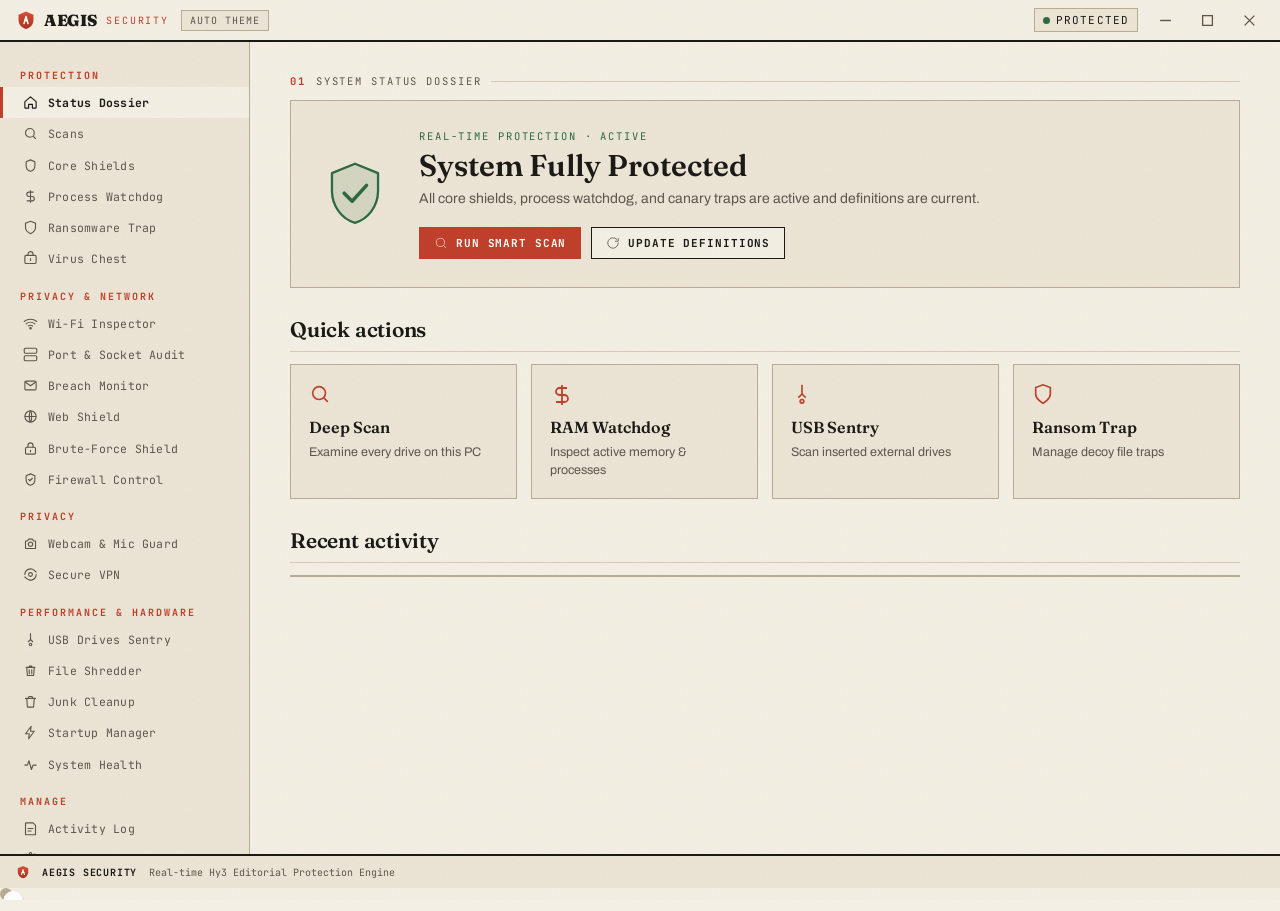
==== commit b9c0abe1: "Fix startup enable on machines where Task Scheduler blocks task creation - engine/tools.py: startup_" ====
--- a/ui/index.html
+++ b/ui/index.html
@@ -938,7 +938,7 @@
         <div style="display:flex;justify-content:space-between;align-items:center;gap:12px;flex-wrap:wrap">
           <div>
             <div class="tt" style="font-weight:600">Launch Aegis at Windows startup</div>
-            <div class="mut" style="font-size:12.5px;margin-top:4px">Aegis starts protected when you log in (runs elevated via a scheduled task, no UAC prompt).</div>
+            <div class="mut" style="font-size:12.5px;margin-top:4px">Aegis starts automatically when you log in. (Registered via a logon startup entry; Aegis already runs elevated, so it launches protected.)</div>
           </div>
           <div class="sw" id="startupSw" role="switch" tabindex="0" style="cursor:pointer"
                onclick="toggleStartup()" onkeydown="if(event.key==='Enter'||event.key===' '){event.preventDefault();toggleStartup()}"></div>
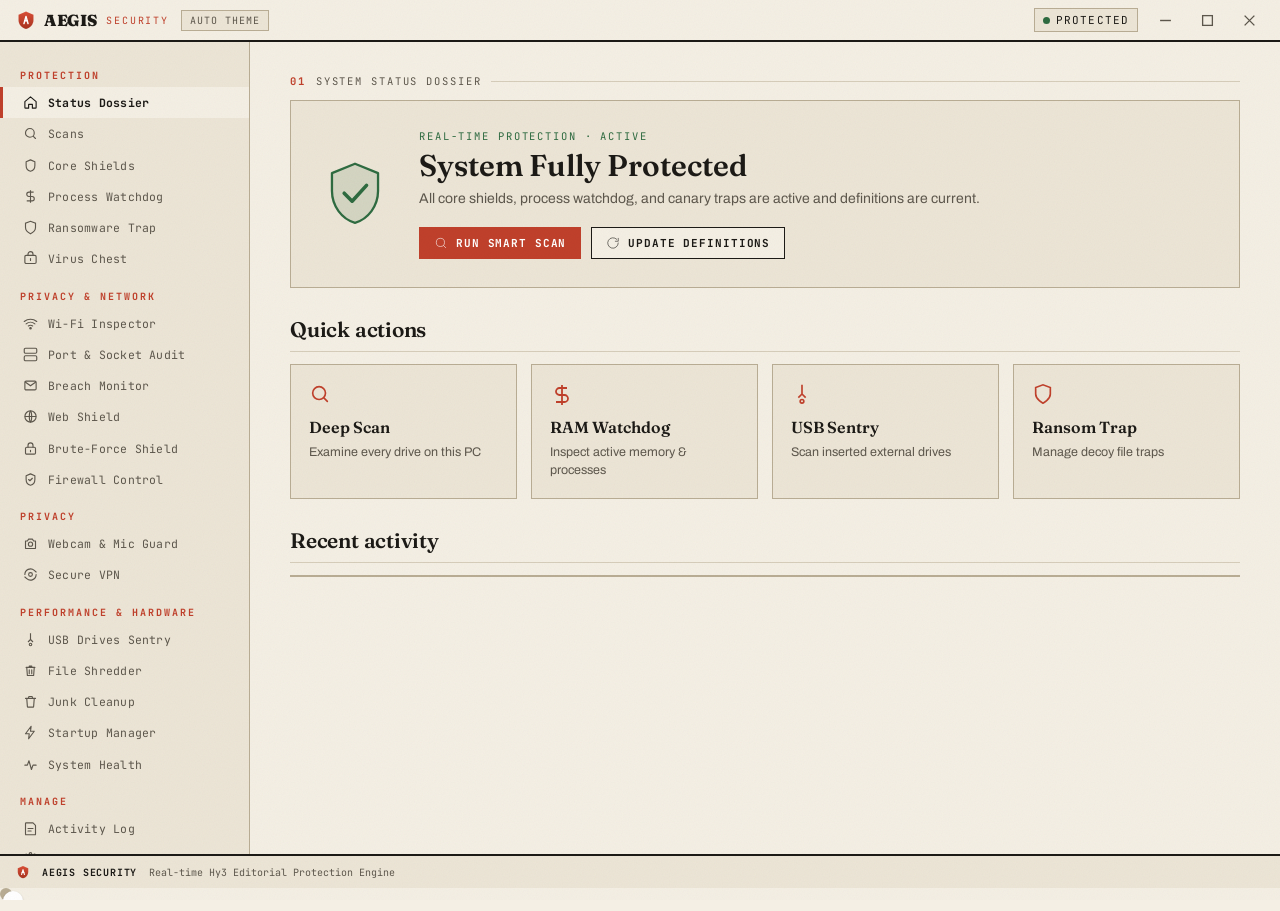
==== commit 1a552162: "Fix File Shield 'Access denied' on C:\Windows\Temp + polish startup wording - engine/shields.py: HOT" ====
--- a/ui/index.html
+++ b/ui/index.html
@@ -938,7 +938,7 @@
         <div style="display:flex;justify-content:space-between;align-items:center;gap:12px;flex-wrap:wrap">
           <div>
             <div class="tt" style="font-weight:600">Launch Aegis at Windows startup</div>
-            <div class="mut" style="font-size:12.5px;margin-top:4px">Aegis starts automatically when you log in. (Registered via a logon startup entry; Aegis already runs elevated, so it launches protected.)</div>
+            <div class="mut" style="font-size:12.5px;margin-top:4px">Aegis launches automatically each time you sign in, so it's already protecting your PC on boot. Toggle off to stop it from opening at login.</div>
           </div>
           <div class="sw" id="startupSw" role="switch" tabindex="0" style="cursor:pointer"
                onclick="toggleStartup()" onkeydown="if(event.key==='Enter'||event.key===' '){event.preventDefault();toggleStartup()}"></div>
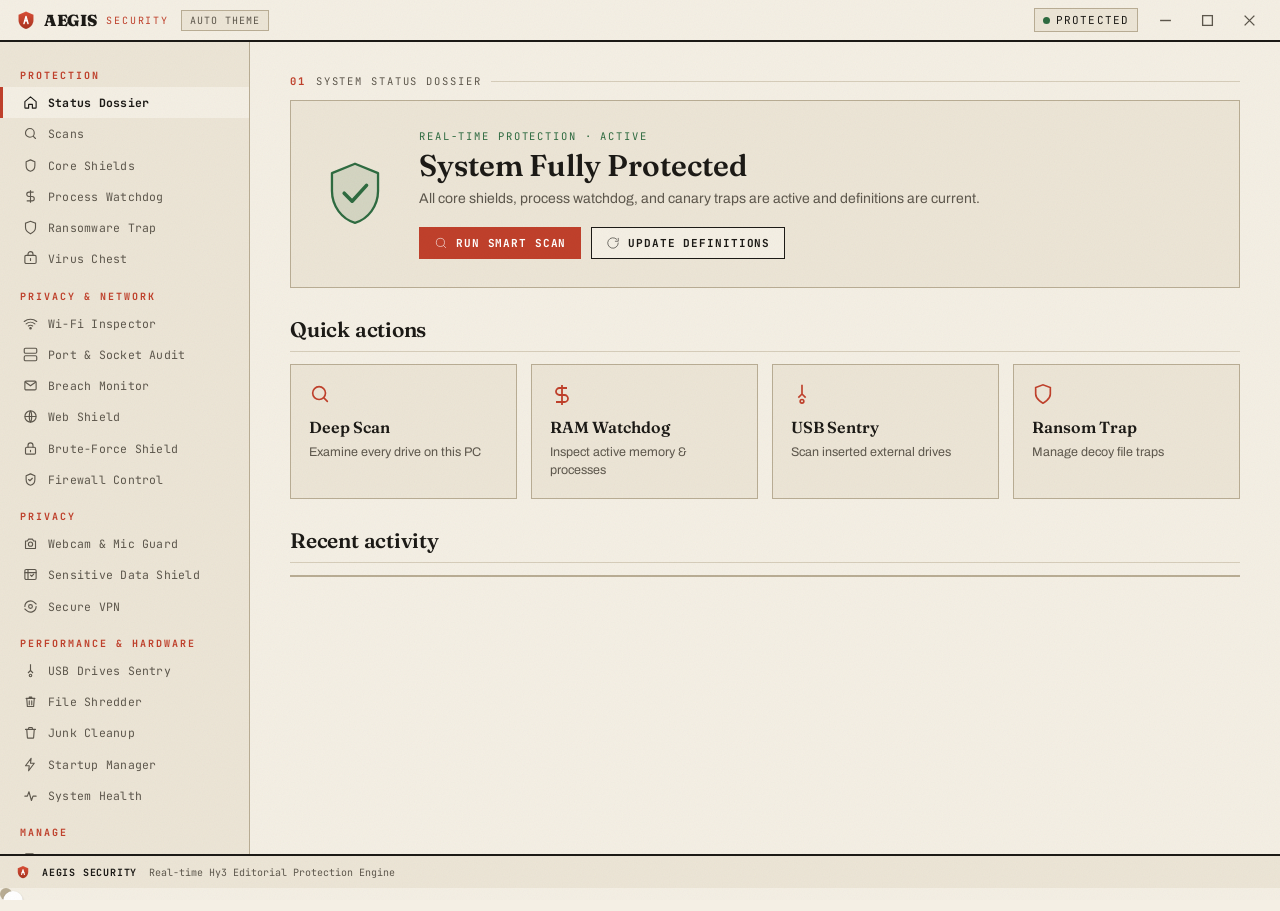
==== commit ad9be61d: "Add Avast-style features: per-shield config, firewall profiles/app-policy, webcam/mic modes (real pn" ====
--- a/ui/index.html
+++ b/ui/index.html
@@ -379,6 +379,29 @@
   .mut { color: var(--ink-soft); }
   .bar { height: 4px; background: var(--rule); margin-top: 8px; overflow: hidden; }
   .bar i { display: block; height: 100%; background: var(--accent); transition: width .2s; }
+
+  /* ── Core Shields expandable rows ── */
+  .shieldRow { border-bottom: 1px solid var(--rule); }
+  .shieldRow:last-child { border-bottom: none; }
+  .shieldRow .head { cursor: pointer; transition: background .15s; }
+  .shieldRow .head:hover { background: var(--paper-3); }
+  .shieldRow .chev { width: 16px; height: 16px; stroke-width: 2; margin-left: 6px;
+                     color: var(--ink-soft); transition: transform .2s; flex: 0 0 auto; }
+  .shieldRow.exp .chev { transform: rotate(180deg); }
+  .shieldRow .shcfg { display: none; padding: 4px 0 10px 36px; background: var(--paper-3); }
+  .shieldRow.exp .shcfg { display: block; }
+  .shieldRow .shcfg .trow { padding: 10px 16px; border-bottom: 1px solid var(--rule); }
+  .shieldRow .shcfg .trow:last-child { border-bottom: none; }
+  .shieldRow .sw.main, .shieldRow .shcfg .sw { flex: 0 0 auto; }
+
+  /* segmented button group (firewall app policy / webcam modes) */
+  .seg { display: inline-flex; border: 1px solid var(--rule-strong); }
+  .seg button { font-family: 'JetBrains Mono', monospace; font-size: 11px; letter-spacing: .06em;
+                text-transform: uppercase; padding: 7px 12px; background: var(--paper); color: var(--ink-soft);
+                border: none; border-right: 1px solid var(--rule-strong); cursor: pointer; }
+  .seg button:last-child { border-right: none; }
+  .seg button.on { background: var(--accent); color: #fff; }
+  .seg button:hover:not(.on) { background: var(--paper-2); color: var(--ink); }
 </style>
 <link rel="stylesheet" href="bridge.css">
 </head>
@@ -445,6 +468,9 @@
     <div class="navitem" data-p="privacy">
       <svg viewBox="0 0 24 24" fill="none" stroke="currentColor"><path d="M4 8h3l2-3h6l2 3h3v11a1 1 0 0 1-1 1H5a1 1 0 0 1-1-1V8Z" stroke-linejoin="round"/><circle cx="12" cy="13" r="3.4"/></svg>
       Webcam &amp; Mic Guard</div>
+    <div class="navitem" data-p="sensitive">
+      <svg viewBox="0 0 24 24" fill="none" stroke="currentColor"><rect x="3" y="4" width="18" height="16" rx="2"/><path d="M3 9h18M8 4v16" stroke-linecap="round"/><path d="M12 13l2 2 3-3.5" stroke-linecap="round" stroke-linejoin="round"/></svg>
+      Sensitive Data Shield</div>
     <div class="navitem" data-p="vpn">
       <svg viewBox="0 0 24 24" fill="none" stroke="currentColor"><path d="M3 12a9 9 0 0 1 15-6.7L21 8M21 12a9 9 0 0 1-15 6.7L3 16" stroke-linecap="round"/><circle cx="12" cy="12" r="3"/></svg>
       Secure VPN</div>
@@ -579,6 +605,7 @@
       </div>
 
       <div class="panel" id="shieldList"></div>
+      <p class="mut" style="font-size:12.5px;margin:10px 0 0">Click a shield to expand its individual settings — each can be tuned without turning the whole engine off.</p>
       <div class="grid g3" style="margin-top:20px">
         <div class="card stat"><div class="v" id="shFiles">0</div><div class="k">Files inspected</div></div>
         <div class="card stat"><div class="v" id="shProcs">0</div><div class="k">Processes analysed</div></div>
@@ -734,8 +761,17 @@
           </div>
         </div>
       </div>
+
+      <h2>Firewall Profiles</h2>
+      <p class="mut" style="font-size:12.5px;margin-bottom:12px">Avast's Private/Public split. Aegis maps these to the Windows per-profile state.</p>
+      <div class="panel" id="fwProfiles" style="margin-bottom:20px"></div>
+
+      <h2>App Policies (New Apps)</h2>
+      <p class="mut" style="font-size:12.5px;margin-bottom:12px">How Aegis treats a brand-new app that wants internet access.</p>
+      <div class="panel" id="fwAppPolicy" style="margin-bottom:20px"></div>
+
       <div class="note" style="font-size:12.5px;line-height:1.5;color:var(--ink-soft);border-left:3px solid var(--rule-strong);padding:10px 14px;background:var(--paper-2);border-radius:0 8px 8px 0">
-        Aegis controls the OS firewall via <code>netsh</code>; it does not install its own packet filter. Keep it on for the intrusion-defense layer Avast advertises.
+        Aegis controls the OS firewall via <code>netsh</code>; it does not install its own packet filter. "Block" mode applies a real deny-outbound baseline rule; "Smart/Strict" enable outbound filtering. True per-connection prompts (Avast's "Ask") require a kernel driver, so "Ask" behaves like Strict here.
       </div>
     </section>
 
@@ -748,11 +784,46 @@
         <div class="card stat"><div class="v" id="camState">—</div><div class="k">Webcam consent</div></div>
         <div class="card stat"><div class="v" id="micState">—</div><div class="k">Microphone consent</div></div>
       </div>
+
+      <h2>Webcam Shield mode</h2>
+      <div class="panel" id="camMode" style="margin-bottom:18px"></div>
+
+      <h2>Microphone Shield mode</h2>
+      <div class="panel" id="micMode" style="margin-bottom:18px"></div>
+
       <div class="panel">
         <button class="btn pri" onclick="loadPrivacy()">Refresh privacy state</button>
       </div>
       <div class="note" style="margin-top:20px;font-size:12.5px;line-height:1.5;color:var(--ink-soft);border-left:3px solid var(--warn);padding:10px 14px;background:var(--paper-2);border-radius:0 8px 8px 0">
-        <b>Honest limit:</b> Aegis reads the OS consent state but cannot hard-block a device at the driver level without a kernel component. For enforced blocking, use Windows' per-app camera/mic settings — Aegis shows you the current posture at a glance.
+        <b>Honest limit:</b> <b>No Mercy</b> disables the camera device driver via <code>pnputil</code> (real, driver-level). Smart/Strict set the Windows per-app consent posture through the registry. A user-mode app cannot intercept every activation at the driver level without a kernel component — that is the one thing Avast's driver adds.
+      </div>
+    </section>
+
+    <!-- ─────────── SENSITIVE DATA SHIELD -->
+    <section class="page" id="p-sensitive">
+      <div class="eyebrow"><span class="num">15</span><span class="lab">Privacy</span><span class="rule"></span></div>
+      <h1>Sensitive Data Shield</h1>
+      <div class="sub">Like Avast's Sensitive Data Shield: stop other Windows user accounts on this PC from reading your protected private documents. Aegis applies a real deny-ACL to each folder.</div>
+      <div class="panel" style="margin-bottom:18px">
+        <div style="display:flex;justify-content:space-between;align-items:center;gap:12px;flex-wrap:wrap">
+          <div>
+            <h3 style="margin:0">Block other users</h3>
+            <p class="mut" style="font-size:12.5px;margin:4px 0 0">Deny "Authenticated Users" read/delete on every protected folder.</p>
+          </div>
+          <div class="sw" id="sdSw" role="switch" tabindex="0" style="cursor:pointer"
+               onclick="sdToggle()" onkeydown="if(event.key==='Enter'||event.key===' '){event.preventDefault();sdToggle()}"></div>
+        </div>
+      </div>
+      <div class="panel" style="margin-bottom:18px">
+        <div style="display:flex;justify-content:space-between;align-items:center;gap:12px;flex-wrap:wrap;margin-bottom:12px">
+          <div><h3 style="margin:0">Protected folders</h3>
+          <p class="mut" style="font-size:12.5px;margin:4px 0 0">Add the private folders you want locked down.</p></div>
+          <button class="btn" onclick="sdAdd()">Add a folder</button>
+        </div>
+        <div id="sdList"></div>
+      </div>
+      <div class="note" style="font-size:12.5px;line-height:1.5;color:var(--ink-soft);border-left:3px solid var(--rule-strong);padding:10px 14px;background:var(--paper-2);border-radius:0 8px 8px 0">
+        Implemented with <code>icacls /deny "Authenticated Users"</code> — a real filesystem ACL. Toggle off to restore the original permissions. This protects against other local accounts, not against an administrator or malware running as admin.
       </div>
     </section>
 
@@ -779,6 +850,15 @@
       <div class="eyebrow"><span class="num">17</span><span class="lab">Performance</span><span class="rule"></span></div>
       <h1>File Shredder</h1>
       <div class="sub">Avast Ultimate's file shredder — overwrites a file with random data before deleting it, so it can't be recovered from disk.</div>
+      <div class="panel" style="margin-bottom:20px">
+        <div style="display:flex;justify-content:space-between;align-items:center;gap:12px;flex-wrap:wrap">
+          <div>
+            <h3 style="margin:0">Secure delete algorithm</h3>
+            <p class="mut" style="font-size:12.5px;margin:4px 0 0">Choose how thoroughly files are wiped.</p>
+          </div>
+          <select id="shredAlgo" class="field" style="width:auto;padding:8px 10px"></select>
+        </div>
+      </div>
       <div class="panel" style="margin-bottom:20px">
         <div style="display:flex;justify-content:space-between;align-items:center;gap:12px;flex-wrap:wrap">
           <div>
@@ -930,8 +1010,20 @@
         </select>
       </div>
 
+      <h2>General &amp; Notifications</h2>
+      <div class="panel" id="setGeneral" style="margin-bottom:20px"></div>
+
+      <h2>Self-Defense</h2>
+      <div class="panel" id="setSelfDef" style="margin-bottom:20px"></div>
+
+      <h2>App Updater</h2>
+      <div class="panel" id="setApps" style="margin-bottom:20px"></div>
+
       <h2>Protection</h2>
       <div class="panel" id="setScan" style="margin-bottom:20px"></div>
+
+      <h2>File Shredder</h2>
+      <div class="panel" id="setShred" style="margin-bottom:20px"></div>
 
       <h2>Windows Startup</h2>
       <div class="panel" style="margin-bottom:20px">
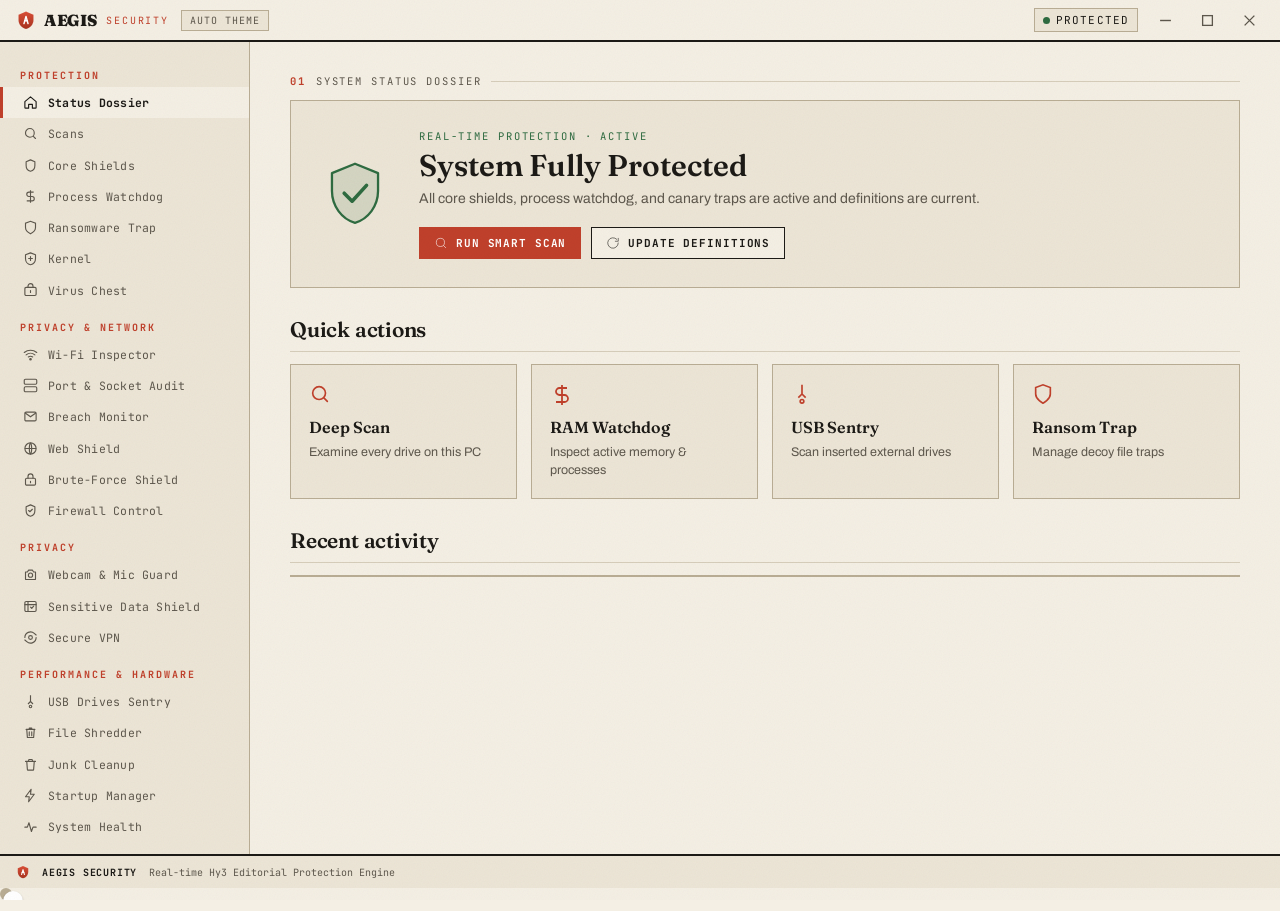
==== commit 14241b86: "Kernel companion: in-app probe (arch/admin/test-signing/Secure Boot/driver) + on-off toggle, Kernel " ====
--- a/ui/index.html
+++ b/ui/index.html
@@ -258,6 +258,20 @@
   h2 { font-family: 'Fraunces', Georgia, serif; font-weight: 600; font-size: 21px; letter-spacing: -.01em; color: var(--ink); margin: 26px 0 12px; border-bottom: 1px solid var(--rule); padding-bottom: 6px; }
   h3 { font-family: 'Fraunces', Georgia, serif; font-weight: 600; font-size: 16px; color: var(--ink); margin-bottom: 4px; }
   .sub { font-family: 'Fraunces', Georgia, serif; font-style: italic; font-size: 15px; color: var(--ink-soft); margin-bottom: 22px; }
+  .kstat { font-family: 'JetBrains Mono', monospace; font-size: 13px; letter-spacing: .5px;
+    padding: 10px 14px; border-radius: 8px; margin-bottom: 16px; border: 1px solid var(--rule); }
+  .kstat.ok { color: #2e7d32; border-color: #2e7d3233; background: #2e7d320d; }
+  .kstat.warn { color: #b26a00; border-color: #b26a0033; background: #b26a000d; }
+  .kstat.bad { color: var(--accent); border-color: #c0402b33; background: #c0402b0d; }
+  .kcompat { display: flex; flex-direction: column; gap: 7px; margin: 4px 0 16px; }
+  .kcompat .row { display: flex; justify-content: space-between; align-items: center;
+    padding: 8px 14px; border: 1px solid var(--rule); border-radius: 7px; font-size: 13px; }
+  .kcompat .row .v { font-family: 'JetBrains Mono', monospace; font-size: 12px; }
+  .kcompat .row .v.pass { color: #2e7d32; }
+  .kcompat .row .v.fail { color: var(--accent); }
+  .kcompat .row .v.unk { color: #888; }
+  .knote { font-size: 13px; color: var(--ink-soft); line-height: 1.5; padding: 12px 14px;
+    border-left: 3px solid var(--rule-strong); background: var(--paper-3); border-radius: 0 7px 7px 0; }
 
   /* Eyebrows */
   .eyebrow { display: flex; align-items: center; gap: 10px; font-family: 'JetBrains Mono', monospace; font-size: 10.5px; letter-spacing: .18em; text-transform: uppercase; color: var(--ink-soft); margin-bottom: 10px; }
@@ -440,6 +454,9 @@
     <div class="navitem" data-p="ransomware">
       <svg viewBox="0 0 24 24" fill="none" stroke="currentColor"><path d="M12 22s8-4 8-10V5l-8-3-8 3v7c0 6 8 10 8 10z"/></svg>
       Ransomware Trap</div>
+    <div class="navitem" data-p="kernel">
+      <svg viewBox="0 0 24 24" fill="none" stroke="currentColor"><path d="M12 3 4 6v6c0 5 3.4 9.3 8 10 4.6-1 8-5 8-10V6l-8-3Z" stroke-linejoin="round"/><path d="M9 12h6M12 9v6" stroke-linecap="round"/></svg>
+      Kernel</div>
     <div class="navitem" data-p="chest">
       <svg viewBox="0 0 24 24" fill="none" stroke="currentColor"><rect x="3" y="7" width="18" height="13" rx="2"/><path d="M8 7V5a4 4 0 0 1 8 0v2M12 12v3" stroke-linecap="round"/></svg>
       Virus Chest<span class="badge hidden" id="chestBadge">0</span></div>
@@ -663,6 +680,29 @@
       <div class="list" id="chestList"></div>
     </section>
 
+    <!-- ─────────── KERNEL COMPANION -->
+    <section class="page" id="p-kernel">
+      <div class="eyebrow"><span class="num">07</span><span class="lab">Protection</span><span class="rule"></span></div>
+      <h1>Kernel Companion</h1>
+      <div class="sub">A separate driver pushes protection below user mode — pre-execution blocking,
+        ransomware IRP interception, and tamper-proof self-defense. Built in the
+        <code>aegis-kernel</code> repo; this toggle discovers whether it can run here and turns it on/off.</div>
+
+      <div class="kstat" id="kernState">Checking…</div>
+
+      <div class="trow" id="kernToggleRow">
+        <div class="tb">
+          <div class="tt">Kernel protection</div>
+          <div class="td" id="kernToggleDesc">Enforce blocking and self-defense from kernel mode.</div>
+        </div>
+        <div class="sw" id="kernSw" onclick="kernToggle()"></div>
+      </div>
+
+      <div class="kcompat" id="kernCompat"></div>
+
+      <div class="knote" id="kernNote"></div>
+    </section>
+
     <!-- ─────────── WIFI -->
     <section class="page" id="p-wifi">
       <div class="eyebrow"><span class="num">07</span><span class="lab">Network</span><span class="rule"></span></div>
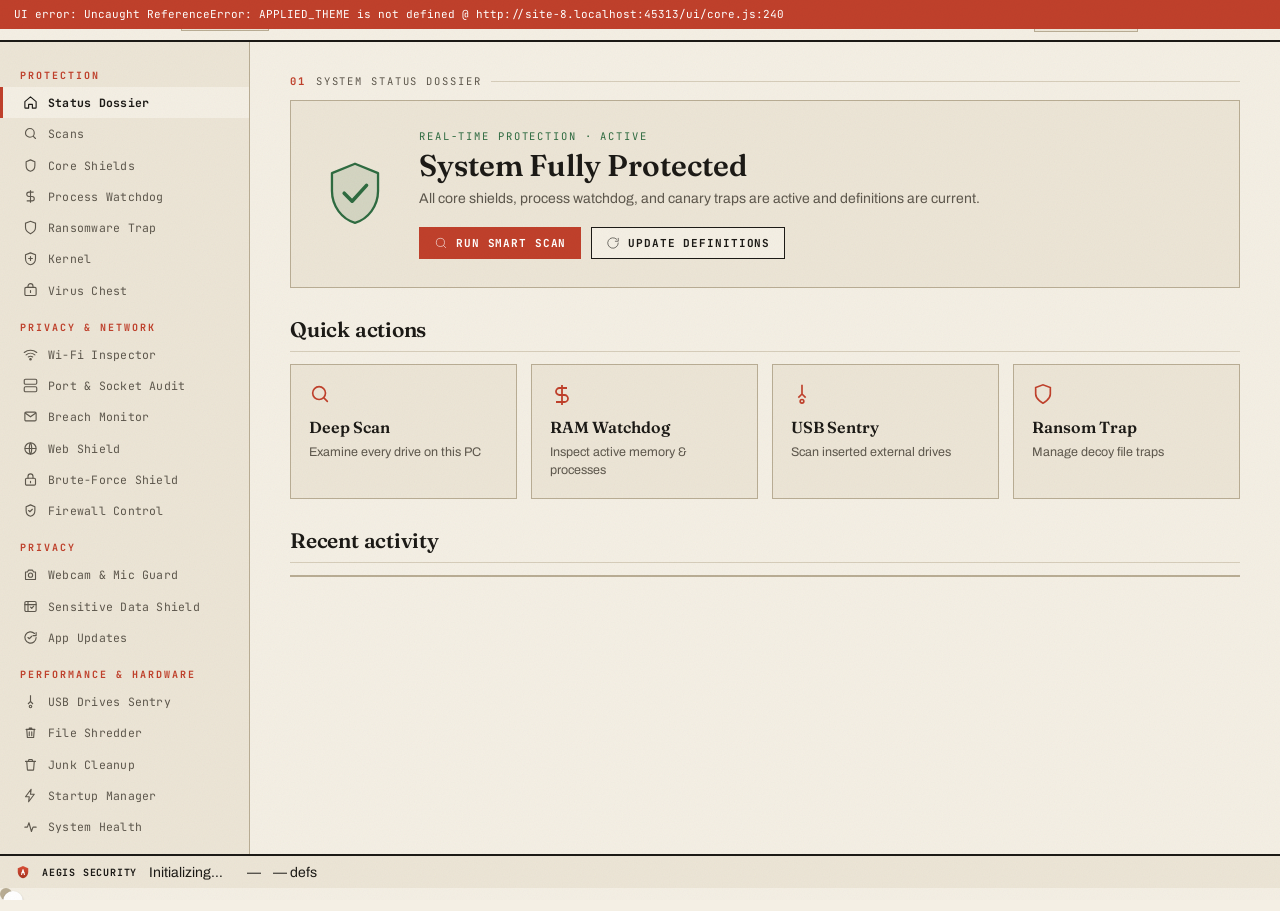
==== commit 191d7318: "v2.2.1: App Updates sidebar page, remove VPN nav, error overlay, window-control + honeytrap fixes" ====
--- a/ui/index.html
+++ b/ui/index.html
@@ -379,7 +379,12 @@
   }
   #foot .flogo { width: 14px; height: 14px; }
   #foot .fname { font-family: 'JetBrains Mono', monospace; font-size: 10px; font-weight: 700; letter-spacing: .08em; text-transform: uppercase; color: var(--ink); }
-  #foot .fsub { font-family: 'JetBrains Mono', monospace; font-size: 10px; color: var(--ink-soft); }
+  #errBar {
+    position: fixed; top: 0; left: 0; right: 0; z-index: 2000;
+    background: var(--accent); color: #fff; font-family: 'JetBrains Mono', monospace;
+    font-size: 11px; padding: 6px 14px; cursor: pointer;
+  }
+  #errBar:hover { opacity: 0.92; }
 
   /* Modals */
   #modal { position: fixed; inset: 0; background: rgba(0,0,0,0.5); display: none; align-items: center; justify-content: center; z-index: 1000; }
@@ -421,7 +426,9 @@
 </head>
 <body>
 
-<!-- ════════════════════════════════════════ Titlebar (Editorial Lockup) -->
+<div id="errBar" class="hidden"></div>
+
+<!-- ══════════════════════════════════════ Titlebar (Editorial Lockup) -->
 <div id="titlebar" class="pywebview-drag-region">
   <div class="brand">
     <img src="aegis.svg" class="logo" alt="Aegis" draggable="false">
@@ -488,9 +495,9 @@
     <div class="navitem" data-p="sensitive">
       <svg viewBox="0 0 24 24" fill="none" stroke="currentColor"><rect x="3" y="4" width="18" height="16" rx="2"/><path d="M3 9h18M8 4v16" stroke-linecap="round"/><path d="M12 13l2 2 3-3.5" stroke-linecap="round" stroke-linejoin="round"/></svg>
       Sensitive Data Shield</div>
-    <div class="navitem" data-p="vpn">
-      <svg viewBox="0 0 24 24" fill="none" stroke="currentColor"><path d="M3 12a9 9 0 0 1 15-6.7L21 8M21 12a9 9 0 0 1-15 6.7L3 16" stroke-linecap="round"/><circle cx="12" cy="12" r="3"/></svg>
-      Secure VPN</div>
+    <div class="navitem" data-p="apps">
+      <svg viewBox="0 0 24 24" fill="none" stroke="currentColor"><path d="M21 12a9 9 0 1 1-2.6-6.4M21 4v5h-5" stroke-linecap="round" stroke-linejoin="round"/><path d="M8 12l2 2 4-4" stroke-linecap="round" stroke-linejoin="round"/></svg>
+      App Updates<span class="badge hidden" id="appsBadge">0</span></div>
 
     <div class="navgroup">Performance &amp; Hardware</div>
     <div class="navitem" data-p="usb">
@@ -867,22 +874,26 @@
       </div>
     </section>
 
-    <!-- ─────────── SECURE VPN -->
-    <section class="page" id="p-vpn">
+    <!-- ─────────── APP UPDATES --> 
+    <section class="page" id="p-apps">
       <div class="eyebrow"><span class="num">16</span><span class="lab">Privacy</span><span class="rule"></span></div>
-      <h1>Secure VPN</h1>
-      <div class="sub">The premium privacy extra — an encrypted tunnel that hides your traffic from your ISP and local network. Aegis shows the status of your OS VPN connection.</div>
-      <div class="hero ok" id="vpnHero" style="margin-bottom:20px">
-        <div class="shield"><svg viewBox="0 0 100 100" fill="none"><path d="M50 12a30 30 0 0 1 30 30" stroke="currentColor" stroke-width="5" stroke-linecap="round"/><path d="M20 42a30 30 0 0 0 30 30" stroke="currentColor" stroke-width="5" stroke-linecap="round"/><circle cx="50" cy="42" r="6" fill="currentColor"/></svg></div>
-        <div class="txt">
-          <div class="kick" id="vpnKick">Privacy extra</div>
-          <div class="st" id="vpnTitle">VPN status</div>
-          <div class="ds" id="vpnDesc">Checking your system VPN…</div>
-        </div>
-      </div>
-      <div class="note" style="font-size:12.5px;line-height:1.5;color:var(--ink-soft);border-left:3px solid var(--warn);padding:10px 14px;background:var(--paper-2);border-radius:0 8px 8px 0">
-        <b>Transparency:</b> Aegis does not run its own VPN servers (no cloud backend), so this panel reflects your Windows VPN profile rather than providing a live tunnel. Connect through your provider (e.g. the VPN you already use) and Aegis will surface its state here. This is the same honest approach Avast takes — it just resells a third-party tunnel.
-      </div>
+      <h1>App Updates</h1>
+      <div class="sub">Like Avast's "Update apps" — keep the programs on this PC current using Windows Package Manager (winget), and check Aegis itself for a new version.</div>
+      <div class="panel" style="margin-bottom:18px">
+        <div style="display:flex;justify-content:space-between;align-items:center;gap:12px;flex-wrap:wrap">
+          <div>
+            <h3 style="margin:0">Auto-update installed apps</h3>
+            <p class="mut" id="appsAutoNote" style="font-size:12.5px;margin:4px 0 0">Use winget to keep other apps patched in the background.</p>
+          </div>
+          <div class="sw" id="appsAutoSw" role="switch" tabindex="0" style="cursor:pointer"
+               onclick="appsToggleAuto()" onkeydown="if(event.key==='Enter'||event.key===' '){event.preventDefault();appsToggleAuto()}"></div>
+        </div>
+      </div>
+      <div style="display:flex;gap:9px;margin-bottom:14px">
+        <button class="btn" onclick="appsCheckSelf()">Check Aegis update</button>
+        <button class="btn pri" onclick="appsListUpgrades()">Scan for app updates</button>
+      </div>
+      <div id="appsOut"></div>
     </section>
 
     <!-- ─────────── FILE SHREDDER -->
@@ -1056,9 +1067,6 @@
       <h2>Self-Defense</h2>
       <div class="panel" id="setSelfDef" style="margin-bottom:20px"></div>
 
-      <h2>App Updater</h2>
-      <div class="panel" id="setApps" style="margin-bottom:20px"></div>
-
       <h2>Protection</h2>
       <div class="panel" id="setScan" style="margin-bottom:20px"></div>
 
@@ -1103,7 +1111,10 @@
 <footer id="foot">
   <img src="aegis.svg" class="flogo" alt="Aegis" draggable="false">
   <div class="fname">Aegis Security</div>
-  <div class="fsub">Real-time Hy3 Editorial Protection Engine</div>
+  <div class="fsub" id="footStatus">Initializing…</div>
+  <div class="fspacer"></div>
+  <div class="fstat"><span class="dot ok" id="footDot"></span><span id="footProtect">—</span></div>
+  <div class="fstat" id="footDefs">— defs</div>
 </footer>
 
 <div id="modal"><div class="mbox">
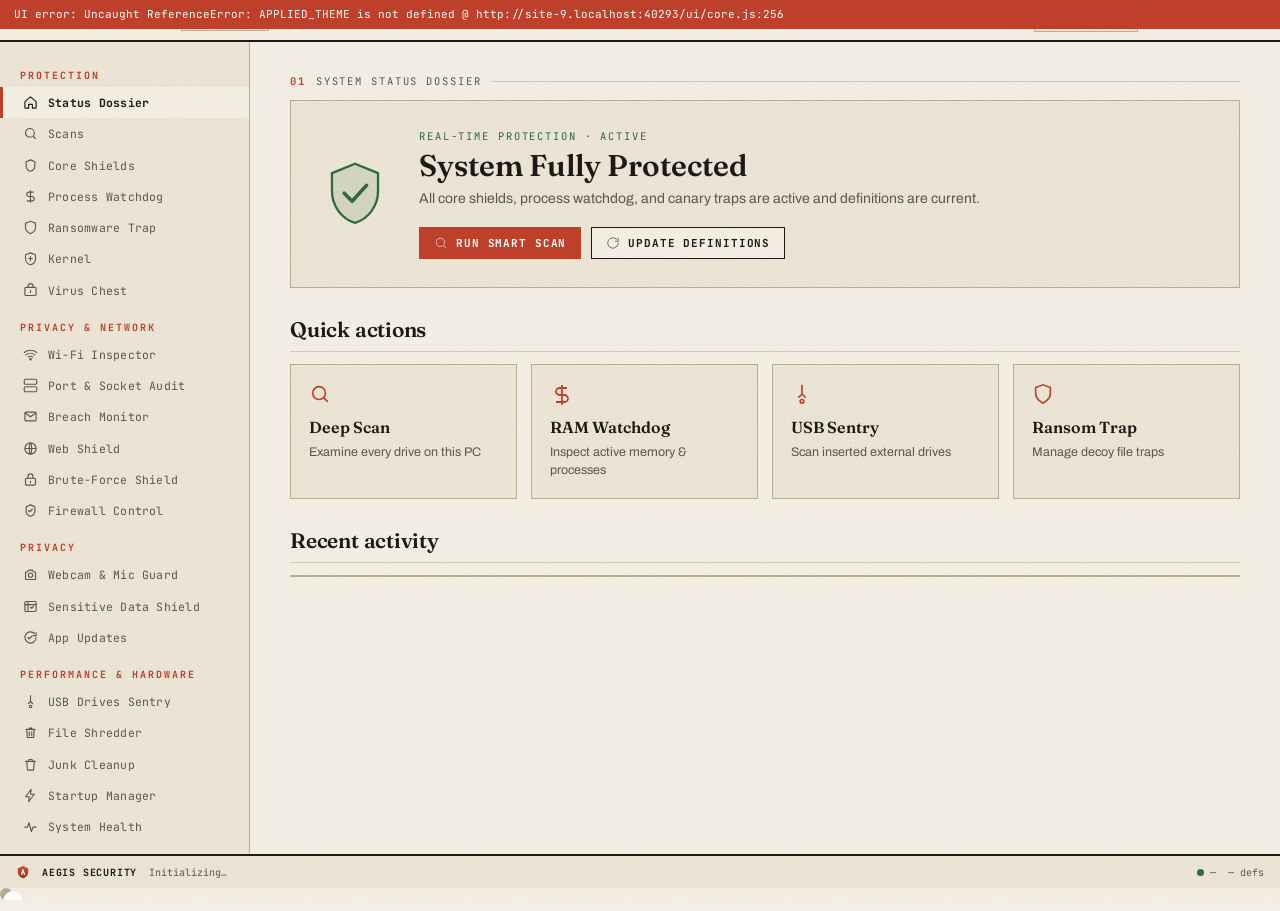
==== commit 9be0459c: "v2.2.1: footer live-status, kernel enable-test-signing+refresh, honeytrap arm, remove orphan vpn dis" ====
--- a/ui/index.html
+++ b/ui/index.html
@@ -379,6 +379,11 @@
   }
   #foot .flogo { width: 14px; height: 14px; }
   #foot .fname { font-family: 'JetBrains Mono', monospace; font-size: 10px; font-weight: 700; letter-spacing: .08em; text-transform: uppercase; color: var(--ink); }
+  #foot .fsub { font-family: 'JetBrains Mono', monospace; font-size: 10px; color: var(--ink-soft); }
+  #foot .fspacer { flex: 1; }
+  #foot .fstat { font-family: 'JetBrains Mono', monospace; font-size: 10px; color: var(--ink-soft); display: flex; align-items: center; gap: 6px; white-space: nowrap; }
+  #foot .fstat .dot { width: 7px; height: 7px; border-radius: 50%; background: var(--ok); }
+  #foot .fstat .dot.bad { background: var(--bad); }
   #errBar {
     position: fixed; top: 0; left: 0; right: 0; z-index: 2000;
     background: var(--accent); color: #fff; font-family: 'JetBrains Mono', monospace;
@@ -693,7 +698,7 @@
       <h1>Kernel Companion</h1>
       <div class="sub">A separate driver pushes protection below user mode — pre-execution blocking,
         ransomware IRP interception, and tamper-proof self-defense. Built in the
-        <code>aegis-kernel</code> repo; this toggle discovers whether it can run here and turns it on/off.</div>
+        <code>aegis-kernel</code> repo; this page discovers whether it can run here and turns it on/off.</div>
 
       <div class="kstat" id="kernState">Checking…</div>
 
@@ -707,7 +712,13 @@
 
       <div class="kcompat" id="kernCompat"></div>
 
+      <div style="display:flex; gap:10px; margin:14px 0 10px;">
+        <button class="btn" onclick="kernTestSign()">Enable Test Signing</button>
+        <button class="btn" onclick="loadKernel()">Refresh state</button>
+      </div>
+
       <div class="knote" id="kernNote"></div>
+      <div class="knote mut" id="kernNote2" style="white-space:pre-line"></div>
     </section>
 
     <!-- ─────────── WIFI -->
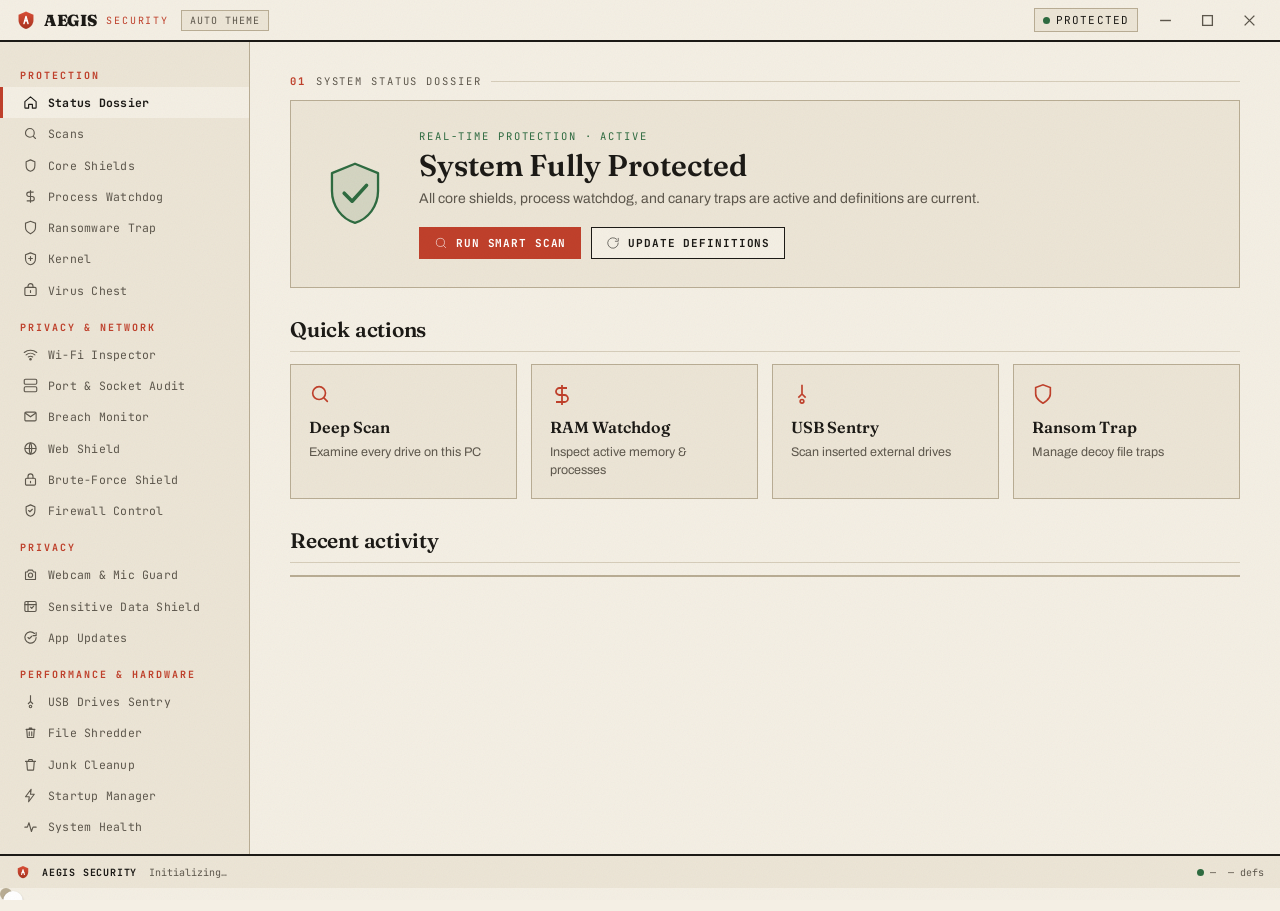
==== commit 8ba1dde5: "v2.2.1.3: fix titlebar null-crash (guard api), fix 10-min pause UI (sec->ms), scaffold aegis-kernel " ====
--- a/ui/index.html
+++ b/ui/index.html
@@ -442,9 +442,9 @@
   <button class="theme-toggle" onclick="toggleTheme()" id="themeBtn">Auto Theme</button>
   <div class="spacer"></div>
   <div class="status" id="trayStatus"><span class="dot ok" id="trayDot"></span><span class="sl" id="trayLabel">PROTECTED</span></div>
-  <div class="winbtn" onclick="api.minimize()"><svg viewBox="0 0 12 12"><path d="M1 6h10" stroke="currentColor" stroke-width="1.3"/></svg></div>
-  <div class="winbtn" onclick="api.toggle_maximize()"><svg viewBox="0 0 12 12"><rect x="1.5" y="1.5" width="9" height="9" stroke="currentColor" stroke-width="1.2" fill="none"/></svg></div>
-  <div class="winbtn close" onclick="api.close()"><svg viewBox="0 0 12 12"><path d="M1.5 1.5l9 9M10.5 1.5l-9 9" stroke="currentColor" stroke-width="1.3"/></svg></div>
+  <div class="winbtn" onclick="wMin()"><svg viewBox="0 0 12 12"><path d="M1 6h10" stroke="currentColor" stroke-width="1.3"/></svg></div>
+  <div class="winbtn" onclick="wMax()"><svg viewBox="0 0 12 12"><rect x="1.5" y="1.5" width="9" height="9" stroke="currentColor" stroke-width="1.2" fill="none"/></svg></div>
+  <div class="winbtn close" onclick="wClose()"><svg viewBox="0 0 12 12"><path d="M1.5 1.5l9 9M10.5 1.5l-9 9" stroke="currentColor" stroke-width="1.3"/></svg></div>
 </div>
 
 <div id="shell">
